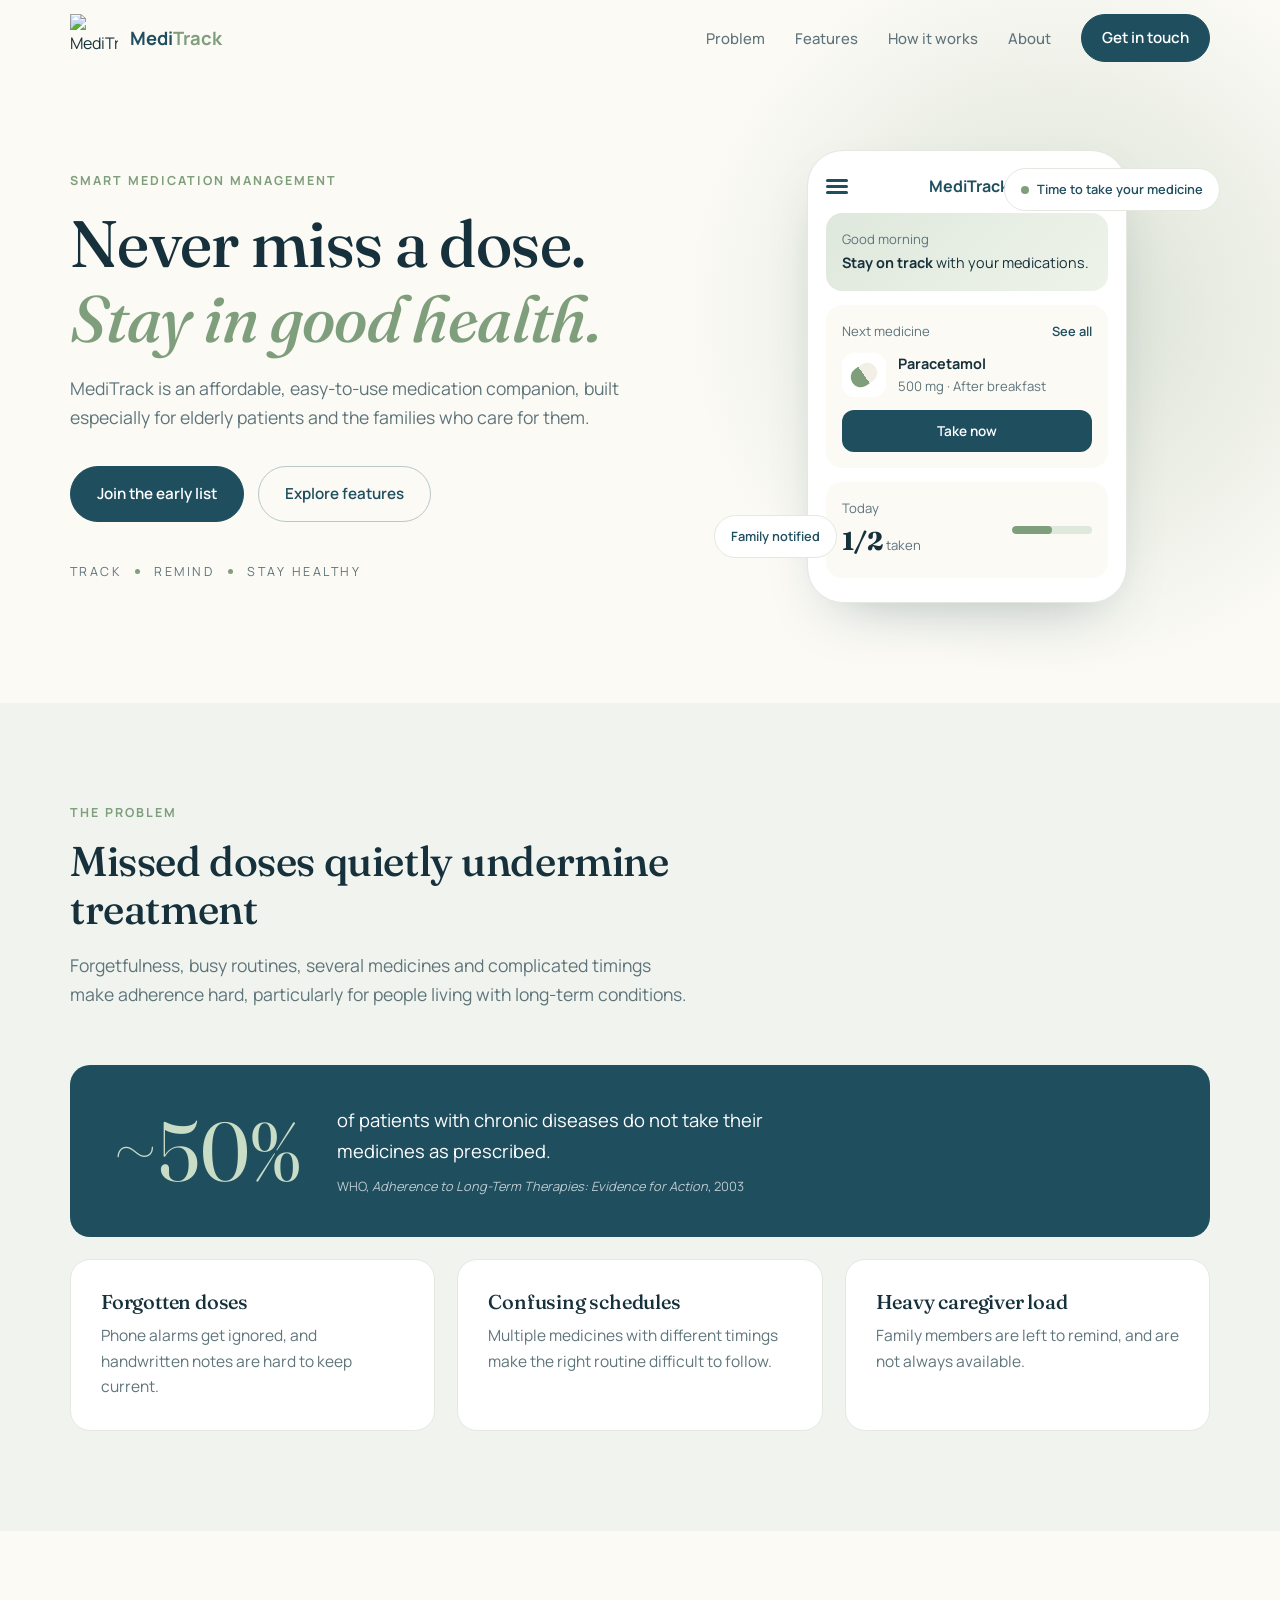
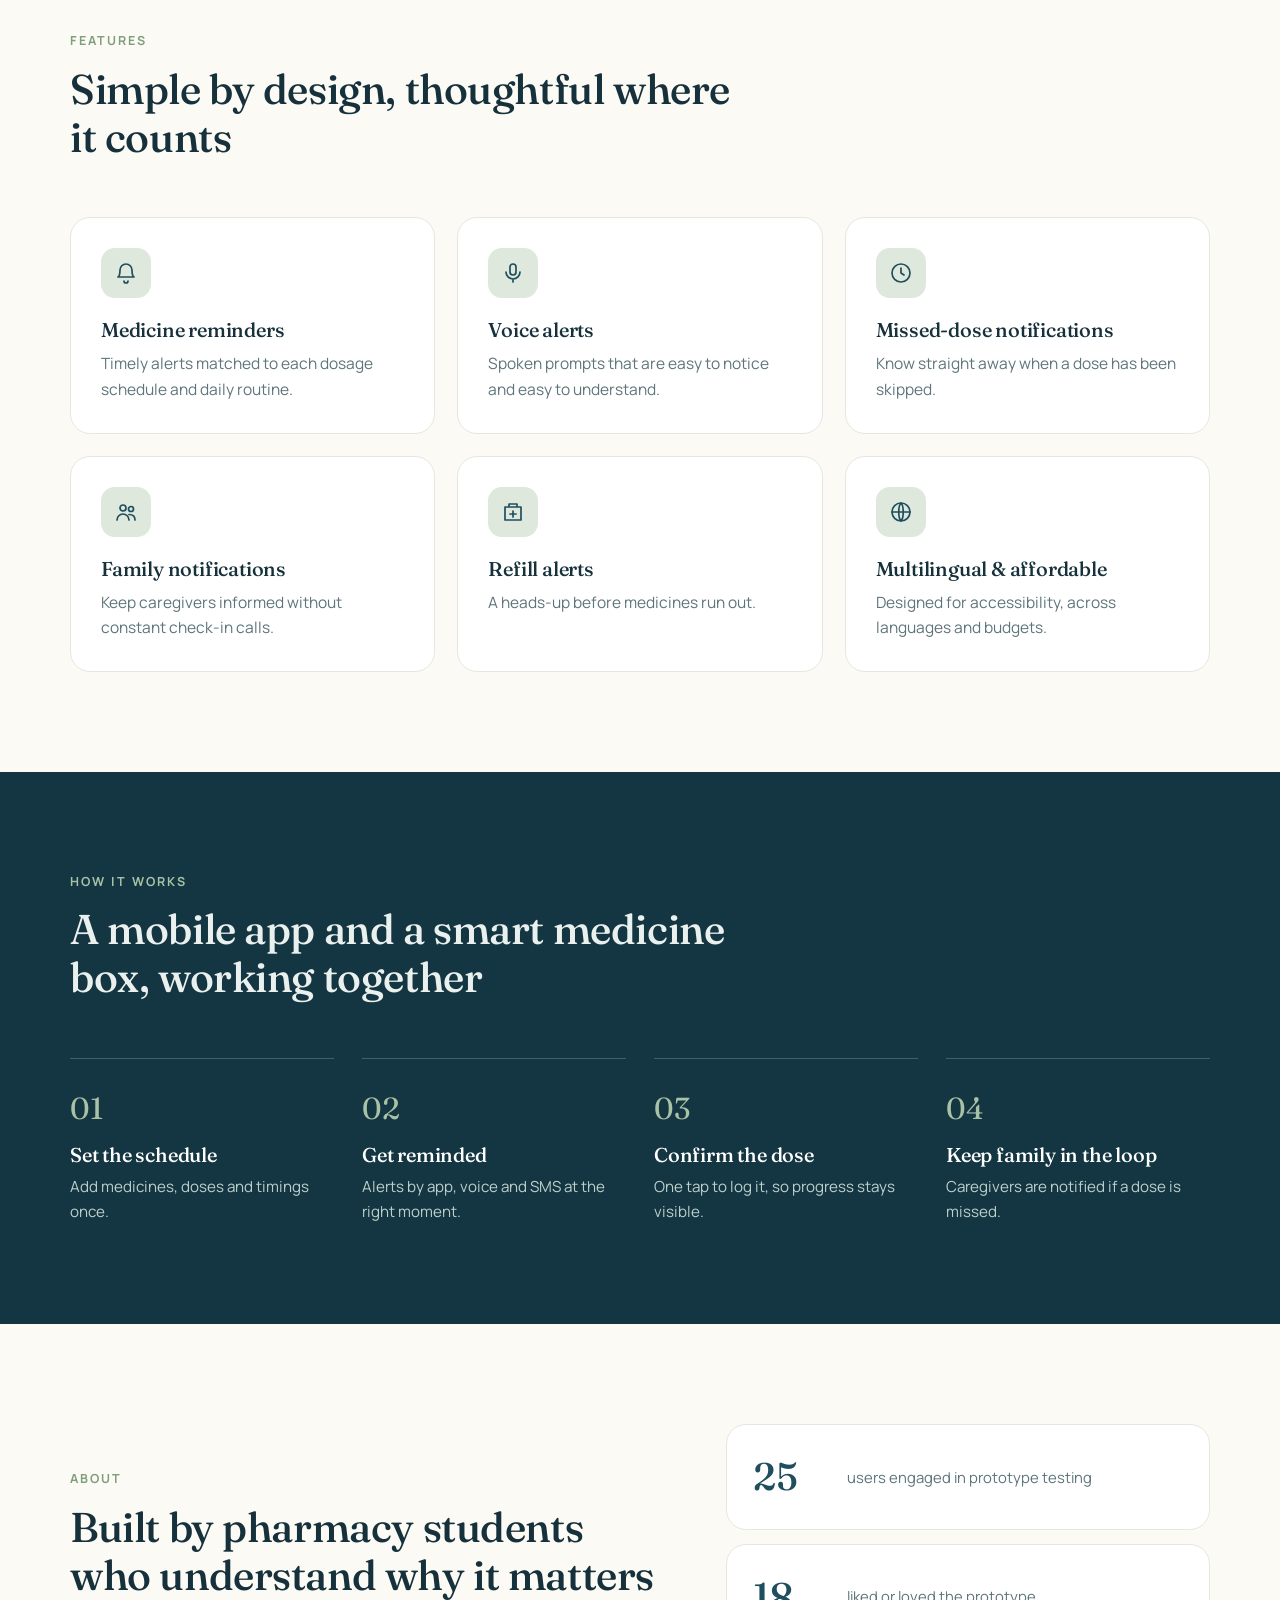
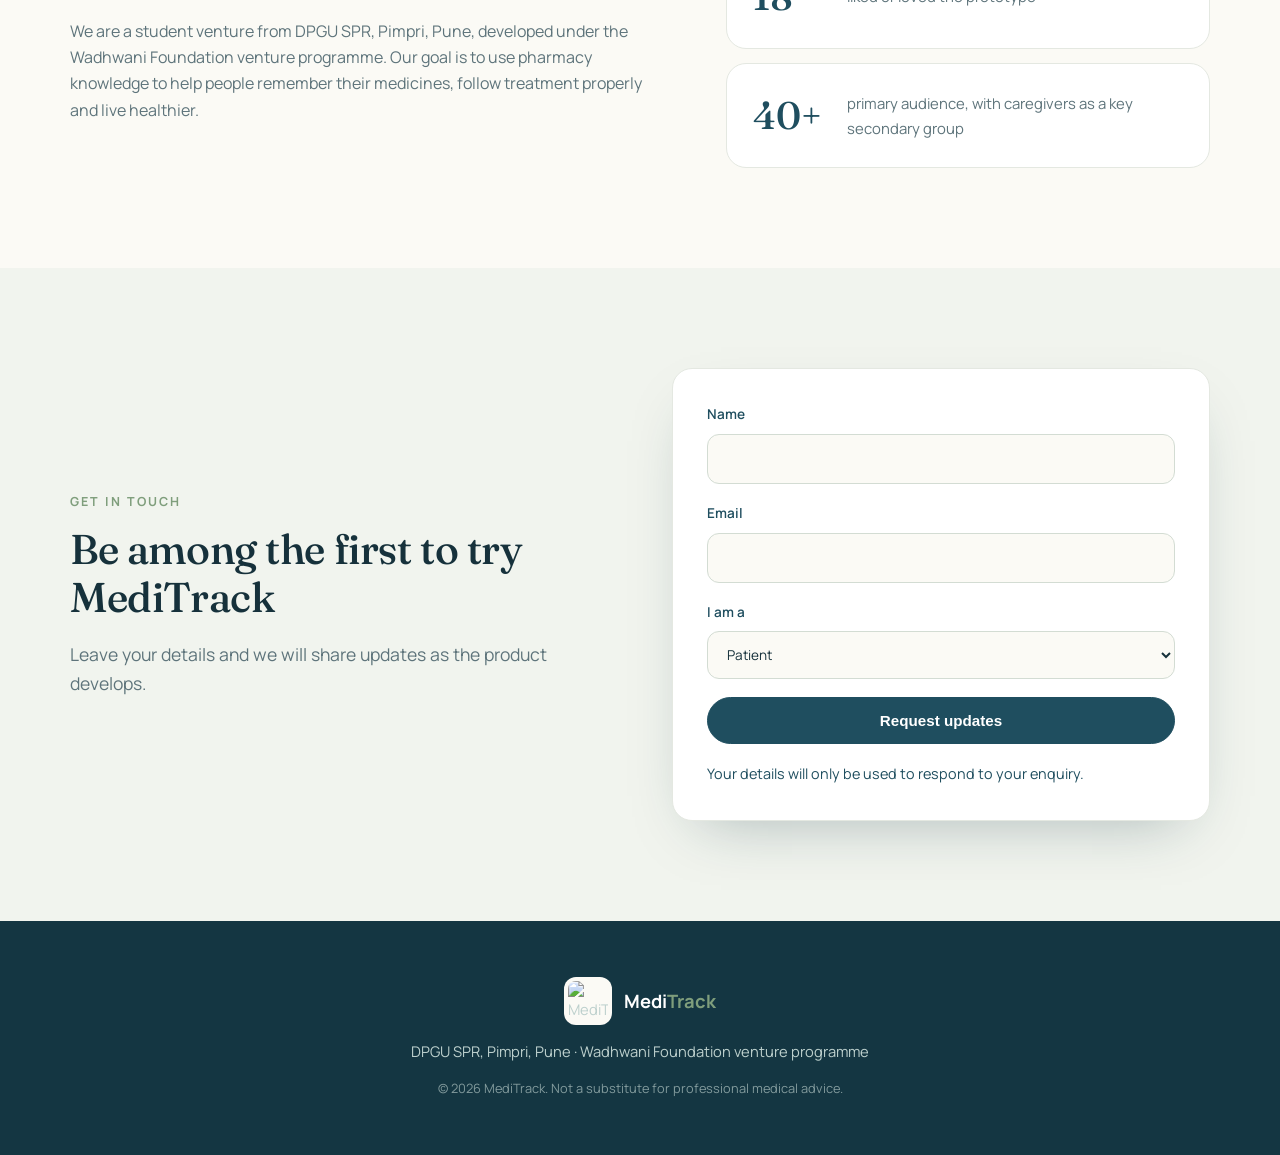
==== index.html @ 18d7a495 "Add files via upload" ====
<!DOCTYPE html>
<html lang="en">
<head>
  <meta charset="UTF-8">
  <meta name="viewport" content="width=device-width, initial-scale=1">
  <title>MediTrack — Track. Remind. Stay Healthy.</title>
  <meta name="description" content="MediTrack is an affordable, multilingual smart medication companion that helps elderly patients take the right medicine at the right time.">
  <link rel="icon" type="image/svg+xml" href="images/logo.svg">
  <meta name="theme-color" content="#143642">
  <meta property="og:type" content="website">
  <meta property="og:title" content="MediTrack — Track. Remind. Stay Healthy.">
  <meta property="og:description" content="An affordable, easy-to-use medication companion for older adults and the families who care for them.">
  <link rel="preconnect" href="https://fonts.googleapis.com">
  <link rel="preconnect" href="https://fonts.gstatic.com" crossorigin>
  <link href="https://fonts.googleapis.com/css2?family=Fraunces:opsz,wght@9..144,500;9..144,600&family=Manrope:wght@400;500;600;700&display=swap" rel="stylesheet">
  <link rel="stylesheet" href="styles.css">
</head>
<body>

  <header class="nav" id="nav">
    <div class="container nav__inner">
      <a href="#top" class="brand" aria-label="MediTrack home">
        <!-- LOGO: place your file at images/logo.png (or change the path below) -->
        <img src="images/logo.svg" alt="MediTrack logo" class="brand__logo" width="56" height="56">
        <span class="brand__name">Medi<span>Track</span></span>
      </a>
      <nav class="nav__links" id="navLinks" aria-label="Primary">
        <a href="#problem">Problem</a>
        <a href="#features">Features</a>
        <a href="#how">How it works</a>
        <a href="#about">About</a>
        <a href="#contact" class="btn btn--small">Get in touch</a>
      </nav>
      <button class="nav__toggle" id="navToggle" aria-label="Toggle menu" aria-expanded="false" aria-controls="navLinks">
        <span></span><span></span>
      </button>
    </div>
  </header>

  <main id="top">

    <!-- HERO -->
    <section class="hero">
      <div class="hero__glow" aria-hidden="true"></div>
      <div class="container hero__grid">
        <div class="hero__copy">
          <p class="eyebrow reveal">Smart medication management</p>
          <h1 class="reveal" style="--d:.08s">Never miss a dose. <em>Stay in good health.</em></h1>
          <p class="lead reveal" style="--d:.16s">
            MediTrack is an affordable, easy-to-use medication companion, built especially for elderly patients and the families who care for them.
          </p>
          <div class="hero__cta reveal" style="--d:.24s">
            <a href="#contact" class="btn">Join the early list</a>
            <a href="#features" class="btn btn--ghost">Explore features</a>
          </div>
          <p class="hero__tag reveal" style="--d:.32s">Track <i></i> Remind <i></i> Stay Healthy</p>
        </div>

        <div class="hero__visual reveal" style="--d:.2s" aria-hidden="true">
          <div class="phone">
            <div class="phone__bar"><span class="dot"></span><strong>MediTrack</strong><span class="bell"></span></div>
            <div class="card card--greet">
              <p class="muted">Good morning</p>
              <p><b>Stay on track</b> with your medications.</p>
            </div>
            <div class="card">
              <div class="row"><span class="muted">Next medicine</span><span class="link">See all</span></div>
              <div class="med">
                <div class="pill"></div>
                <div><b>Paracetamol</b><p class="muted">500 mg · After breakfast</p></div>
              </div>
              <div class="take">Take now</div>
            </div>
            <div class="card card--row">
              <div><p class="muted">Today</p><b class="big">1/2</b> <span class="muted">taken</span></div>
              <div class="progress"><span></span></div>
            </div>
          </div>
          <div class="chip chip--a"><span class="chip__dot"></span>Time to take your medicine</div>
          <div class="chip chip--b">Family notified</div>
        </div>
      </div>
    </section>

    <!-- PROBLEM -->
    <section class="section section--tint" id="problem">
      <div class="container">
        <div class="section__head reveal">
          <p class="eyebrow">The problem</p>
          <h2>Missed doses quietly undermine treatment</h2>
          <p class="lead">Forgetfulness, busy routines, several medicines and complicated timings make adherence hard, particularly for people living with long-term conditions.</p>
        </div>

        <div class="stat reveal">
          <div class="stat__num">~50%</div>
          <p>of patients with chronic diseases do not take their medicines as prescribed.<br><small>WHO, <i>Adherence to Long-Term Therapies: Evidence for Action</i>, 2003</small></p>
        </div>

        <div class="grid grid--3">
          <article class="tile reveal">
            <h3>Forgotten doses</h3>
            <p>Phone alarms get ignored, and handwritten notes are hard to keep current.</p>
          </article>
          <article class="tile reveal" style="--d:.08s">
            <h3>Confusing schedules</h3>
            <p>Multiple medicines with different timings make the right routine difficult to follow.</p>
          </article>
          <article class="tile reveal" style="--d:.16s">
            <h3>Heavy caregiver load</h3>
            <p>Family members are left to remind, and are not always available.</p>
          </article>
        </div>
      </div>
    </section>

    <!-- FEATURES -->
    <section class="section" id="features">
      <div class="container">
        <div class="section__head reveal">
          <p class="eyebrow">Features</p>
          <h2>Simple by design, thoughtful where it counts</h2>
        </div>
        <div class="grid grid--3">
          <article class="feature reveal">
            <div class="icon" aria-hidden="true"><svg viewBox="0 0 24 24"><path d="M6 9a6 6 0 1 1 12 0c0 6 2 7 2 7H4s2-1 2-7Z"/><path d="M10 20a2 2 0 0 0 4 0"/></svg></div>
            <h3>Medicine reminders</h3>
            <p>Timely alerts matched to each dosage schedule and daily routine.</p>
          </article>
          <article class="feature reveal" style="--d:.06s">
            <div class="icon" aria-hidden="true"><svg viewBox="0 0 24 24"><rect x="9" y="3" width="6" height="11" rx="3"/><path d="M5 11a7 7 0 0 0 14 0M12 18v3"/></svg></div>
            <h3>Voice alerts</h3>
            <p>Spoken prompts that are easy to notice and easy to understand.</p>
          </article>
          <article class="feature reveal" style="--d:.12s">
            <div class="icon" aria-hidden="true"><svg viewBox="0 0 24 24"><circle cx="12" cy="12" r="9"/><path d="M12 7v5l3 2"/></svg></div>
            <h3>Missed-dose notifications</h3>
            <p>Know straight away when a dose has been skipped.</p>
          </article>
          <article class="feature reveal">
            <div class="icon" aria-hidden="true"><svg viewBox="0 0 24 24"><circle cx="9" cy="8" r="3"/><circle cx="17" cy="9" r="2.5"/><path d="M3 20c0-3.3 2.7-6 6-6s6 2.7 6 6M15 14.5c3 0 6 1.5 6 5.5"/></svg></div>
            <h3>Family notifications</h3>
            <p>Keep caregivers informed without constant check-in calls.</p>
          </article>
          <article class="feature reveal" style="--d:.06s">
            <div class="icon" aria-hidden="true"><svg viewBox="0 0 24 24"><path d="M4 7h16v13H4zM8 7V4h8v3M12 11v6M9 14h6"/></svg></div>
            <h3>Refill alerts</h3>
            <p>A heads-up before medicines run out.</p>
          </article>
          <article class="feature reveal" style="--d:.12s">
            <div class="icon" aria-hidden="true"><svg viewBox="0 0 24 24"><circle cx="12" cy="12" r="9"/><path d="M3 12h18M12 3c3 3 3 15 0 18M12 3c-3 3-3 15 0 18"/></svg></div>
            <h3>Multilingual &amp; affordable</h3>
            <p>Designed for accessibility, across languages and budgets.</p>
          </article>
        </div>
      </div>
    </section>

    <!-- HOW IT WORKS -->
    <section class="section section--dark" id="how">
      <div class="container">
        <div class="section__head reveal">
          <p class="eyebrow">How it works</p>
          <h2>A mobile app and a smart medicine box, working together</h2>
        </div>
        <ol class="steps">
          <li class="reveal"><span>01</span><h3>Set the schedule</h3><p>Add medicines, doses and timings once.</p></li>
          <li class="reveal" style="--d:.08s"><span>02</span><h3>Get reminded</h3><p>Alerts by app, voice and SMS at the right moment.</p></li>
          <li class="reveal" style="--d:.16s"><span>03</span><h3>Confirm the dose</h3><p>One tap to log it, so progress stays visible.</p></li>
          <li class="reveal" style="--d:.24s"><span>04</span><h3>Keep family in the loop</h3><p>Caregivers are notified if a dose is missed.</p></li>
        </ol>
      </div>
    </section>

    <!-- ABOUT -->
    <section class="section" id="about">
      <div class="container about">
        <div class="reveal">
          <p class="eyebrow">About</p>
          <h2>Built by pharmacy students who understand why it matters</h2>
          <p>We are a student venture from DPGU SPR, Pimpri, Pune, developed under the Wadhwani Foundation venture programme. Our goal is to use pharmacy knowledge to help people remember their medicines, follow treatment properly and live healthier.</p>
        </div>
        <div class="proof reveal" style="--d:.1s">
          <div><b>25</b><span>users engaged in prototype testing</span></div>
          <div><b>18</b><span>liked or loved the prototype</span></div>
          <div><b>40+</b><span>primary audience, with caregivers as a key secondary group</span></div>
        </div>
      </div>
    </section>

    <!-- CTA / CONTACT -->
    <section class="section section--tint" id="contact">
      <div class="container cta">
        <div class="reveal">
          <p class="eyebrow">Get in touch</p>
          <h2>Be among the first to try MediTrack</h2>
          <p class="lead">Leave your details and we will share updates as the product develops.</p>
        </div>
        <form class="form reveal" style="--d:.1s" id="contactForm" name="meditrack-contact" method="POST" action="/thank-you.html" data-netlify="true" netlify-honeypot="bot-field">
          <input type="hidden" name="form-name" value="meditrack-contact">
          <p class="hidden-field" aria-hidden="true">Do not fill this out: <input name="bot-field" tabindex="-1" autocomplete="off"></p>
          <label>Name<input type="text" name="name" required autocomplete="name"></label>
          <label>Email<input type="email" name="email" required autocomplete="email"></label>
          <label>I am a
            <select name="role">
              <option>Patient</option>
              <option>Caregiver or family member</option>
              <option>Doctor or pharmacist</option>
              <option>Other</option>
            </select>
          </label>
          <button class="btn" type="submit">Request updates</button>
          <p class="form__msg" id="formMsg" role="note">Your details will only be used to respond to your enquiry.</p>
        </form>
      </div>
    </section>
  </main>

  <footer class="footer">
    <div class="container footer__inner">
      <div class="brand brand--footer">
        <!-- LOGO: same file as the header -->
        <img src="images/logo.svg" alt="MediTrack logo" class="brand__logo" width="48" height="48">
        <span class="brand__name">Medi<span>Track</span></span>
      </div>
      <p>DPGU SPR, Pimpri, Pune &middot; Wadhwani Foundation venture programme</p>
      <p class="small">&copy; <span id="year"></span> MediTrack. Not a substitute for professional medical advice.</p>
    </div>
  </footer>

  <script src="script.js"></script>
</body>
</html>
---- styles.css ----
:root{
  --ink:#16313b;
  --teal:#1f4e5f;
  --teal-d:#143642;
  --sage:#7f9e7c;
  --sage-l:#dfe8dc;
  --cream:#fbfaf5;
  --paper:#ffffff;
  --muted:#5e747b;
  --line:#e4e8e1;
  --radius:20px;
  --shadow:0 24px 60px -28px rgba(20,54,66,.35);
  --ease:cubic-bezier(.22,.7,.2,1);
}
*{box-sizing:border-box;margin:0;padding:0}
html{scroll-behavior:smooth;scroll-padding-top:84px}
body{font-family:"Manrope",system-ui,sans-serif;color:var(--ink);background:var(--cream);line-height:1.65;-webkit-font-smoothing:antialiased}
img{max-width:100%;display:block}
a{color:inherit;text-decoration:none}
.container{width:min(1140px,100% - 40px);margin-inline:auto}
h1,h2,h3{font-family:"Fraunces",Georgia,serif;font-weight:500;line-height:1.15;letter-spacing:-.01em}
h1{font-size:clamp(2.4rem,5.4vw,4.1rem)}
h1 em{font-style:italic;color:var(--sage)}
h2{font-size:clamp(1.8rem,3.4vw,2.6rem)}
h3{font-size:1.25rem}
.eyebrow{font-size:.78rem;letter-spacing:.16em;text-transform:uppercase;font-weight:700;color:var(--sage);margin-bottom:14px}
.lead{font-size:1.1rem;color:var(--muted);max-width:56ch;margin-top:18px}

/* Buttons */
.btn{display:inline-flex;align-items:center;justify-content:center;gap:8px;padding:14px 26px;border-radius:999px;background:var(--teal);color:#fff;font-weight:600;font-size:.95rem;border:1px solid var(--teal);cursor:pointer;transition:transform .35s var(--ease),background .3s,box-shadow .35s var(--ease)}
.btn:hover{background:var(--teal-d);transform:translateY(-2px);box-shadow:0 14px 28px -14px rgba(20,54,66,.6)}
.btn--ghost{background:transparent;color:var(--teal);border-color:#b9c7c9}
.btn--ghost:hover{background:#fff;color:var(--teal-d)}
.btn--small{padding:10px 20px}
.nav .btn--small,.nav .btn--small:hover{color:#fff}

/* Nav */
.nav{position:fixed;inset:0 0 auto 0;z-index:50;transition:background .35s,box-shadow .35s,backdrop-filter .35s}
.nav.scrolled{background:rgba(251,250,245,.86);backdrop-filter:blur(14px);box-shadow:0 1px 0 var(--line)}
.nav__inner{display:flex;align-items:center;justify-content:space-between;height:76px}
.brand{display:flex;align-items:center;gap:12px}
.brand__logo{height:48px;width:auto;object-fit:contain}
.brand__name{font-weight:700;font-size:1.15rem;color:var(--teal)}
.brand__name span{color:var(--sage)}
.nav__links{display:flex;align-items:center;gap:30px;font-size:.93rem;font-weight:500}
.nav__links a:not(.btn){position:relative;color:var(--muted);transition:color .25s}
.nav__links a:not(.btn)::after{content:"";position:absolute;left:0;bottom:-6px;width:100%;height:2px;background:var(--sage);transform:scaleX(0);transform-origin:left;transition:transform .35s var(--ease)}
.nav__links a:not(.btn):hover{color:var(--ink)}
.nav__links a:not(.btn):hover::after{transform:scaleX(1)}
.nav__toggle{display:none;background:none;border:0;width:44px;height:44px;cursor:pointer;position:relative}
.nav__toggle span{position:absolute;left:11px;right:11px;height:2px;background:var(--teal);transition:transform .3s var(--ease),top .3s var(--ease)}
.nav__toggle span:first-child{top:18px}.nav__toggle span:last-child{top:26px}
.nav__toggle[aria-expanded="true"] span:first-child{top:22px;transform:rotate(45deg)}
.nav__toggle[aria-expanded="true"] span:last-child{top:22px;transform:rotate(-45deg)}

/* Hero */
.hero{position:relative;padding:150px 0 100px;overflow:hidden}
.hero__glow{position:absolute;right:-12%;top:-10%;width:60vw;height:60vw;max-width:760px;max-height:760px;border-radius:50%;background:radial-gradient(circle,rgba(127,158,124,.28),transparent 68%);pointer-events:none}
.hero__grid{display:grid;grid-template-columns:1.1fr .9fr;gap:60px;align-items:center;position:relative}
.hero__cta{display:flex;flex-wrap:wrap;gap:14px;margin-top:34px}
.hero__tag{margin-top:40px;font-size:.78rem;letter-spacing:.2em;text-transform:uppercase;color:var(--muted);display:flex;align-items:center;gap:14px;flex-wrap:wrap}
.hero__tag i{width:5px;height:5px;border-radius:50%;background:var(--sage);display:inline-block}

/* Phone mock */
.hero__visual{position:relative;display:flex;justify-content:center}
.phone{width:min(320px,100%);background:#fff;border-radius:36px;padding:22px 18px 24px;box-shadow:var(--shadow);border:1px solid var(--line);display:grid;gap:14px;animation:float 7s ease-in-out infinite}
.phone__bar{display:flex;align-items:center;justify-content:space-between;color:var(--teal)}
.phone__bar .dot{width:22px;height:3px;background:var(--teal);border-radius:2px;box-shadow:0 6px 0 var(--teal),0 -6px 0 var(--teal)}
.phone__bar .bell{width:18px;height:18px;border:2px solid var(--teal);border-radius:9px 9px 3px 3px}
.card{background:var(--cream);border-radius:16px;padding:16px;font-size:.9rem}
.card--greet{background:linear-gradient(135deg,var(--sage-l),#eef3ea)}
.muted{color:var(--muted);font-size:.82rem}
.row{display:flex;justify-content:space-between;margin-bottom:10px}
.link{font-size:.8rem;color:var(--teal);font-weight:600}
.med{display:flex;gap:12px;align-items:center}
.pill{width:44px;height:44px;border-radius:12px;background:#fff;position:relative;flex:none}
.pill::after{content:"";position:absolute;inset:12px 8px;border-radius:10px;background:linear-gradient(90deg,var(--sage) 50%,#f1efe6 50%);transform:rotate(-35deg)}
.take{margin-top:12px;text-align:center;background:var(--teal);color:#fff;padding:10px;border-radius:12px;font-weight:600;font-size:.85rem}
.card--row{display:flex;justify-content:space-between;align-items:center}
.big{font-family:"Fraunces",serif;font-size:1.6rem}
.progress{width:80px;height:8px;background:var(--sage-l);border-radius:8px;overflow:hidden}
.progress span{display:block;height:100%;width:50%;background:var(--sage);border-radius:8px;animation:grow 1.6s var(--ease) .6s both}
.chip{position:absolute;background:#fff;padding:10px 16px;border-radius:999px;font-size:.8rem;font-weight:600;box-shadow:var(--shadow);border:1px solid var(--line);color:var(--teal)}
.chip--a{top:4%;right:-2%;animation:float 6s ease-in-out infinite .6s}
.chip--b{bottom:10%;left:-2%;animation:float 8s ease-in-out infinite 1s}
.chip__dot{display:inline-block;width:8px;height:8px;background:var(--sage);border-radius:50%;margin-right:8px}
@keyframes float{50%{transform:translateY(-10px)}}
@keyframes grow{from{width:0}}

/* Sections */
.section{padding:100px 0}
.section--tint{background:#f1f4ee}
.section--dark{background:var(--teal-d);color:#e9f0ee}
.section--dark .eyebrow{color:#a9c2a6}
.section__head{max-width:680px;margin-bottom:56px}
.grid{display:grid;gap:22px}
.grid--3{grid-template-columns:repeat(3,1fr)}
.tile,.feature{background:var(--paper);border:1px solid var(--line);border-radius:var(--radius);padding:30px;transition:transform .4s var(--ease),box-shadow .4s var(--ease),border-color .3s}
.tile:hover,.feature:hover{transform:translateY(-6px);box-shadow:var(--shadow);border-color:#cfdacb}
.tile h3,.feature h3{margin-bottom:10px}
.tile p,.feature p{color:var(--muted);font-size:.97rem}
.icon{width:50px;height:50px;border-radius:14px;background:var(--sage-l);display:grid;place-items:center;margin-bottom:20px;transition:background .3s}
.icon svg{width:24px;height:24px;fill:none;stroke:var(--teal);stroke-width:1.7;stroke-linecap:round;stroke-linejoin:round}
.feature:hover .icon{background:var(--sage)}
.feature:hover .icon svg{stroke:#fff}

.stat{display:flex;align-items:center;gap:36px;background:var(--teal);color:#fff;border-radius:var(--radius);padding:40px 44px;margin-bottom:22px}
.stat__num{font-family:"Fraunces",serif;font-size:clamp(3.2rem,7vw,5.2rem);line-height:1;color:#c9dcc6}
.stat p{font-size:1.15rem;max-width:46ch}
.stat small{display:block;margin-top:10px;opacity:.7;font-size:.8rem}

/* Steps */
.steps{list-style:none;display:grid;grid-template-columns:repeat(4,1fr);gap:28px}
.steps li{border-top:1px solid rgba(255,255,255,.2);padding-top:24px;transition:border-color .3s}
.steps li:hover{border-color:#a9c2a6}
.steps span{font-family:"Fraunces",serif;font-size:1.9rem;color:#a9c2a6}
.steps h3{margin:10px 0 8px;color:#fff}
.steps p{color:#bdd0cd;font-size:.95rem}

/* About */
.about{display:grid;grid-template-columns:1.1fr .9fr;gap:64px;align-items:center}
.about p:not(.eyebrow){color:var(--muted);margin-top:18px}
.proof{display:grid;gap:14px}
.proof div{display:flex;align-items:center;gap:22px;background:#fff;border:1px solid var(--line);border-radius:var(--radius);padding:20px 26px;transition:transform .4s var(--ease)}
.proof div:hover{transform:translateX(6px)}
.proof b{font-family:"Fraunces",serif;font-size:2.4rem;font-weight:500;color:var(--teal);min-width:72px}
.proof span{color:var(--muted);font-size:.93rem}

/* CTA */
.cta{display:grid;grid-template-columns:1fr 1fr;gap:64px;align-items:center}
.form{background:#fff;border:1px solid var(--line);border-radius:var(--radius);padding:34px;display:grid;gap:18px;box-shadow:var(--shadow)}
.form label{display:grid;gap:8px;font-size:.85rem;font-weight:600;color:var(--teal)}
.form input,.form select{font:inherit;font-weight:400;color:var(--ink);padding:13px 15px;border:1px solid #d3dcd3;border-radius:12px;background:var(--cream);transition:border-color .25s,box-shadow .25s}
.form input:focus,.form select:focus{outline:none;border-color:var(--sage);box-shadow:0 0 0 4px rgba(127,158,124,.2)}
.form__msg{min-height:1.4em;font-size:.9rem;color:var(--teal)}

/* Footer */
.footer{background:var(--teal-d);color:#bdd0cd;padding:56px 0;font-size:.92rem}
.footer__inner{display:grid;gap:14px;justify-items:center;text-align:center}
.footer .brand__name{color:#fff}
.footer .brand__logo{background:var(--cream);border-radius:12px;padding:4px}
.footer .small{opacity:.65;font-size:.8rem}

/* Reveal */
.reveal{opacity:0;transform:translateY(24px);transition:opacity .9s var(--ease) var(--d,0s),transform .9s var(--ease) var(--d,0s)}
.reveal.in{opacity:1;transform:none}

/* Responsive */
@media (max-width:900px){
  .hero{padding:120px 0 70px}
  .hero__grid,.about,.cta{grid-template-columns:1fr;gap:48px}
  .grid--3{grid-template-columns:1fr 1fr}
  .steps{grid-template-columns:1fr 1fr}
  .section{padding:76px 0}
  .stat{flex-direction:column;align-items:flex-start;gap:16px;padding:32px}
  .nav__toggle{display:block}
  .nav__links{position:absolute;top:76px;left:0;right:0;flex-direction:column;align-items:stretch;gap:0;background:var(--cream);padding:8px 20px 22px;border-bottom:1px solid var(--line);opacity:0;visibility:hidden;transform:translateY(-8px);transition:all .3s var(--ease)}
  .nav__links.open{opacity:1;visibility:visible;transform:none}
  .nav__links a:not(.btn){padding:14px 4px;border-bottom:1px solid var(--line)}
  .nav__links .btn{margin-top:16px}
}
@media (max-width:600px){
  .grid--3,.steps{grid-template-columns:1fr}
  .brand__logo{height:42px}
  .chip--a{right:0}.chip--b{left:0}
}
@media (prefers-reduced-motion:reduce){
  *{animation:none!important;transition:none!important}
  .reveal{opacity:1;transform:none}
  html{scroll-behavior:auto}
}


/* Accessibility and form polish */
:focus-visible {
  outline: 3px solid #7f9e7c;
  outline-offset: 3px;
}
.hidden-field {
  position: absolute !important;
  width: 1px;
  height: 1px;
  padding: 0;
  margin: -1px;
  overflow: hidden;
  clip: rect(0, 0, 0, 0);
  white-space: nowrap;
  border: 0;
}
.form button {
  width: 100%;
}
@media (max-width: 600px) {
  .container { width: min(100% - 32px, 1140px); }
  .hero__cta .btn { width: 100%; }
  .form { padding: 24px; }
}
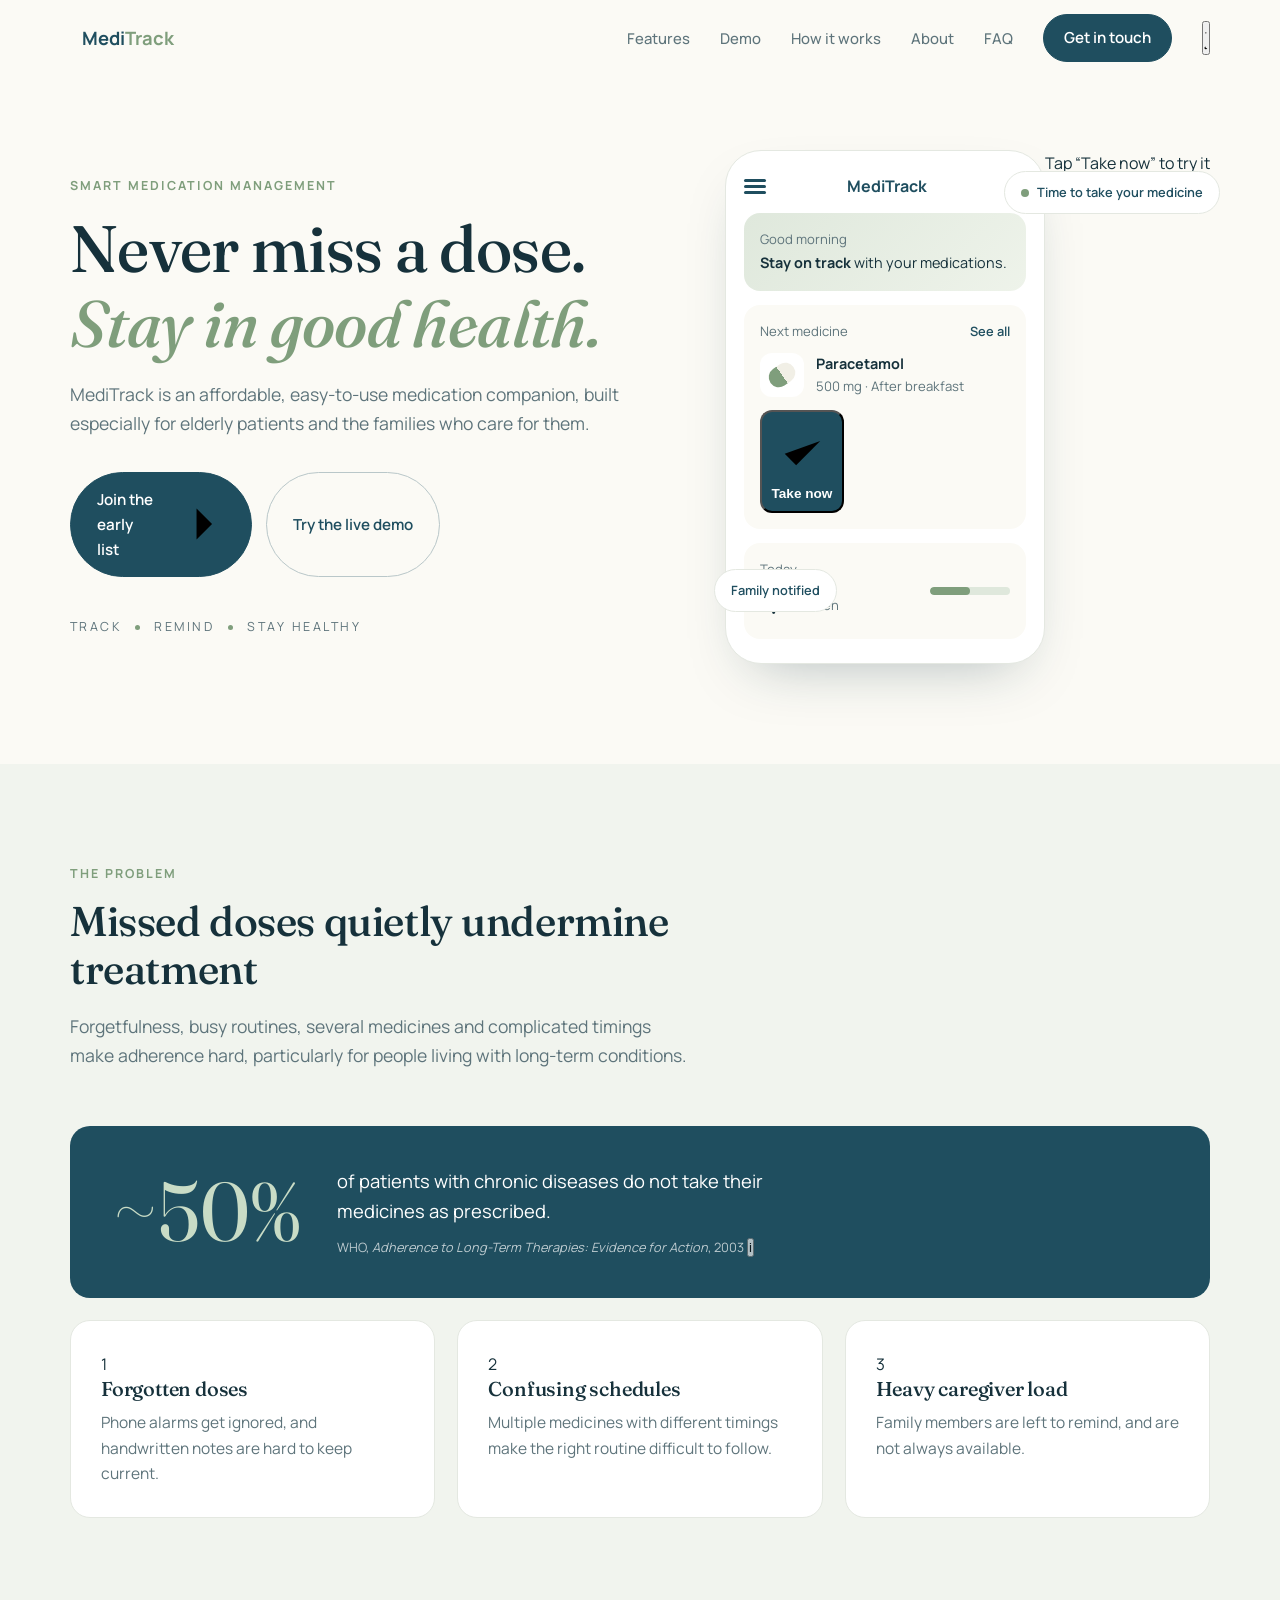
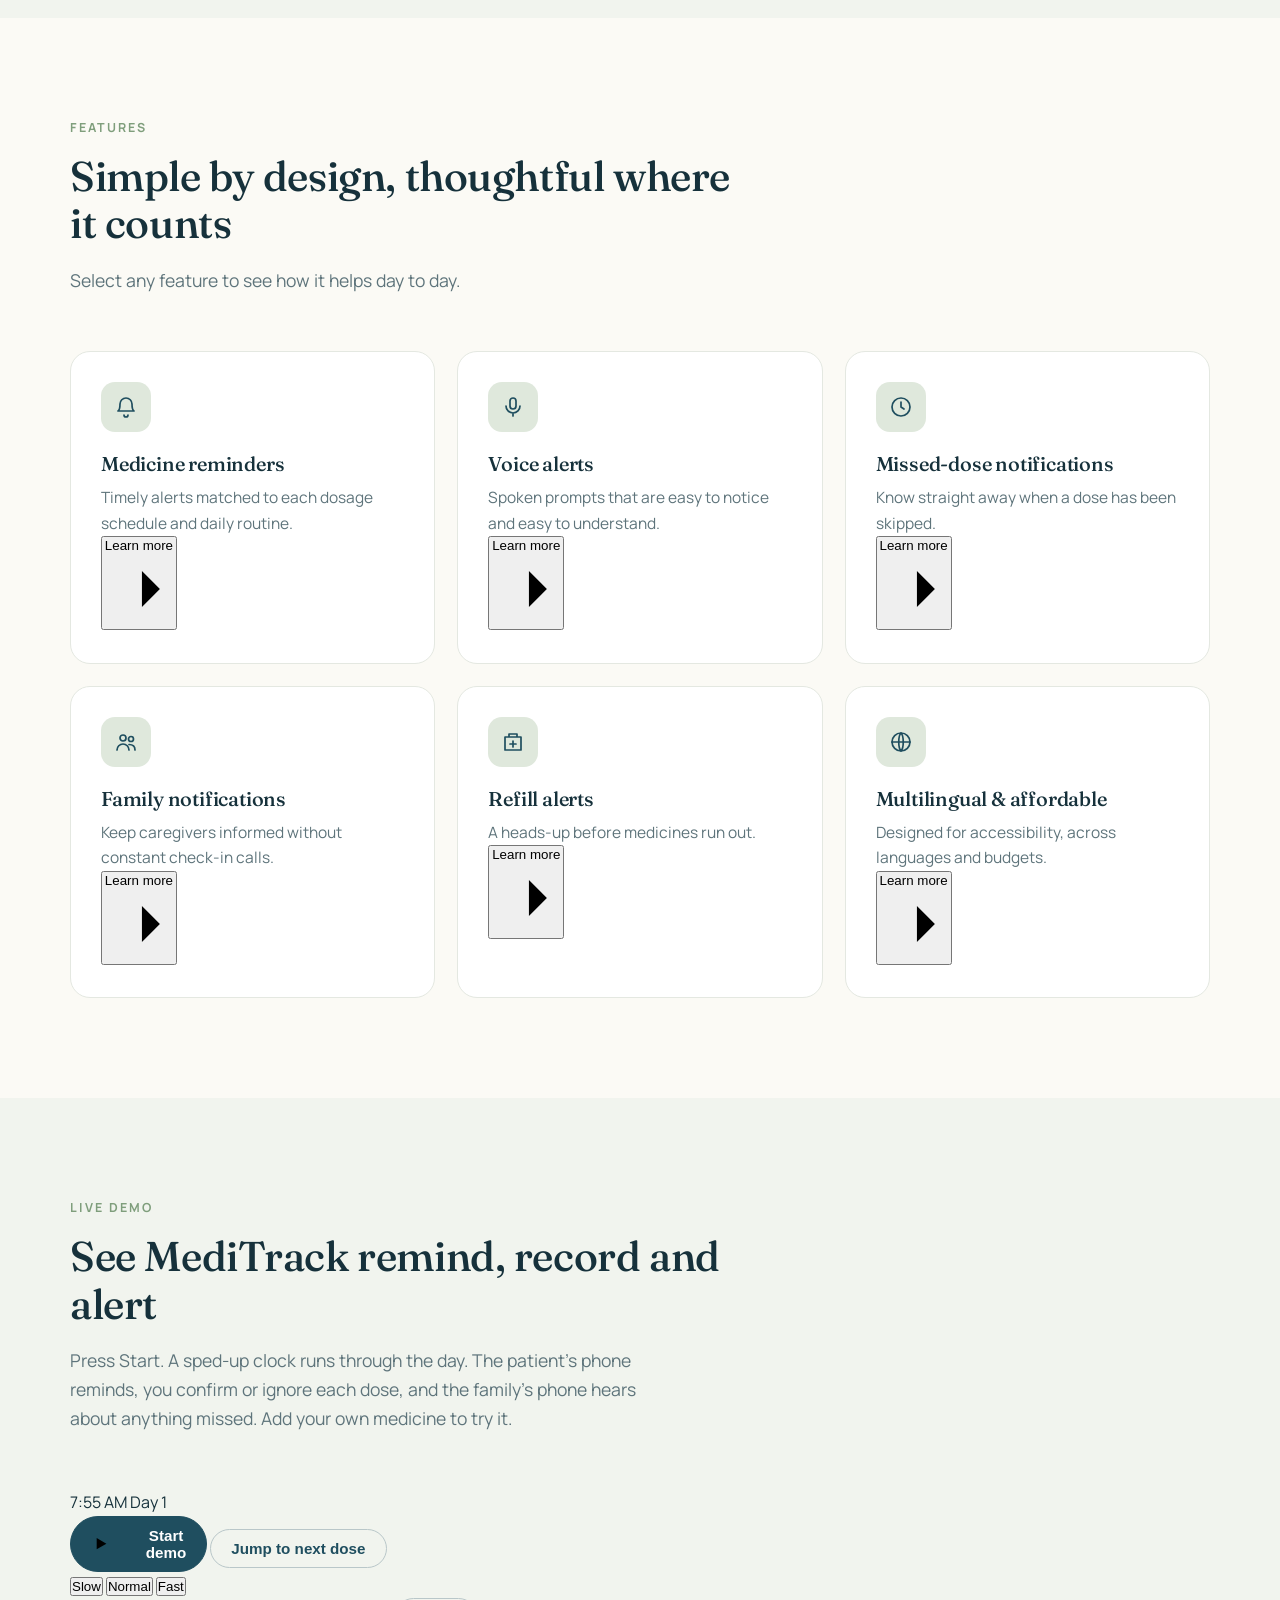
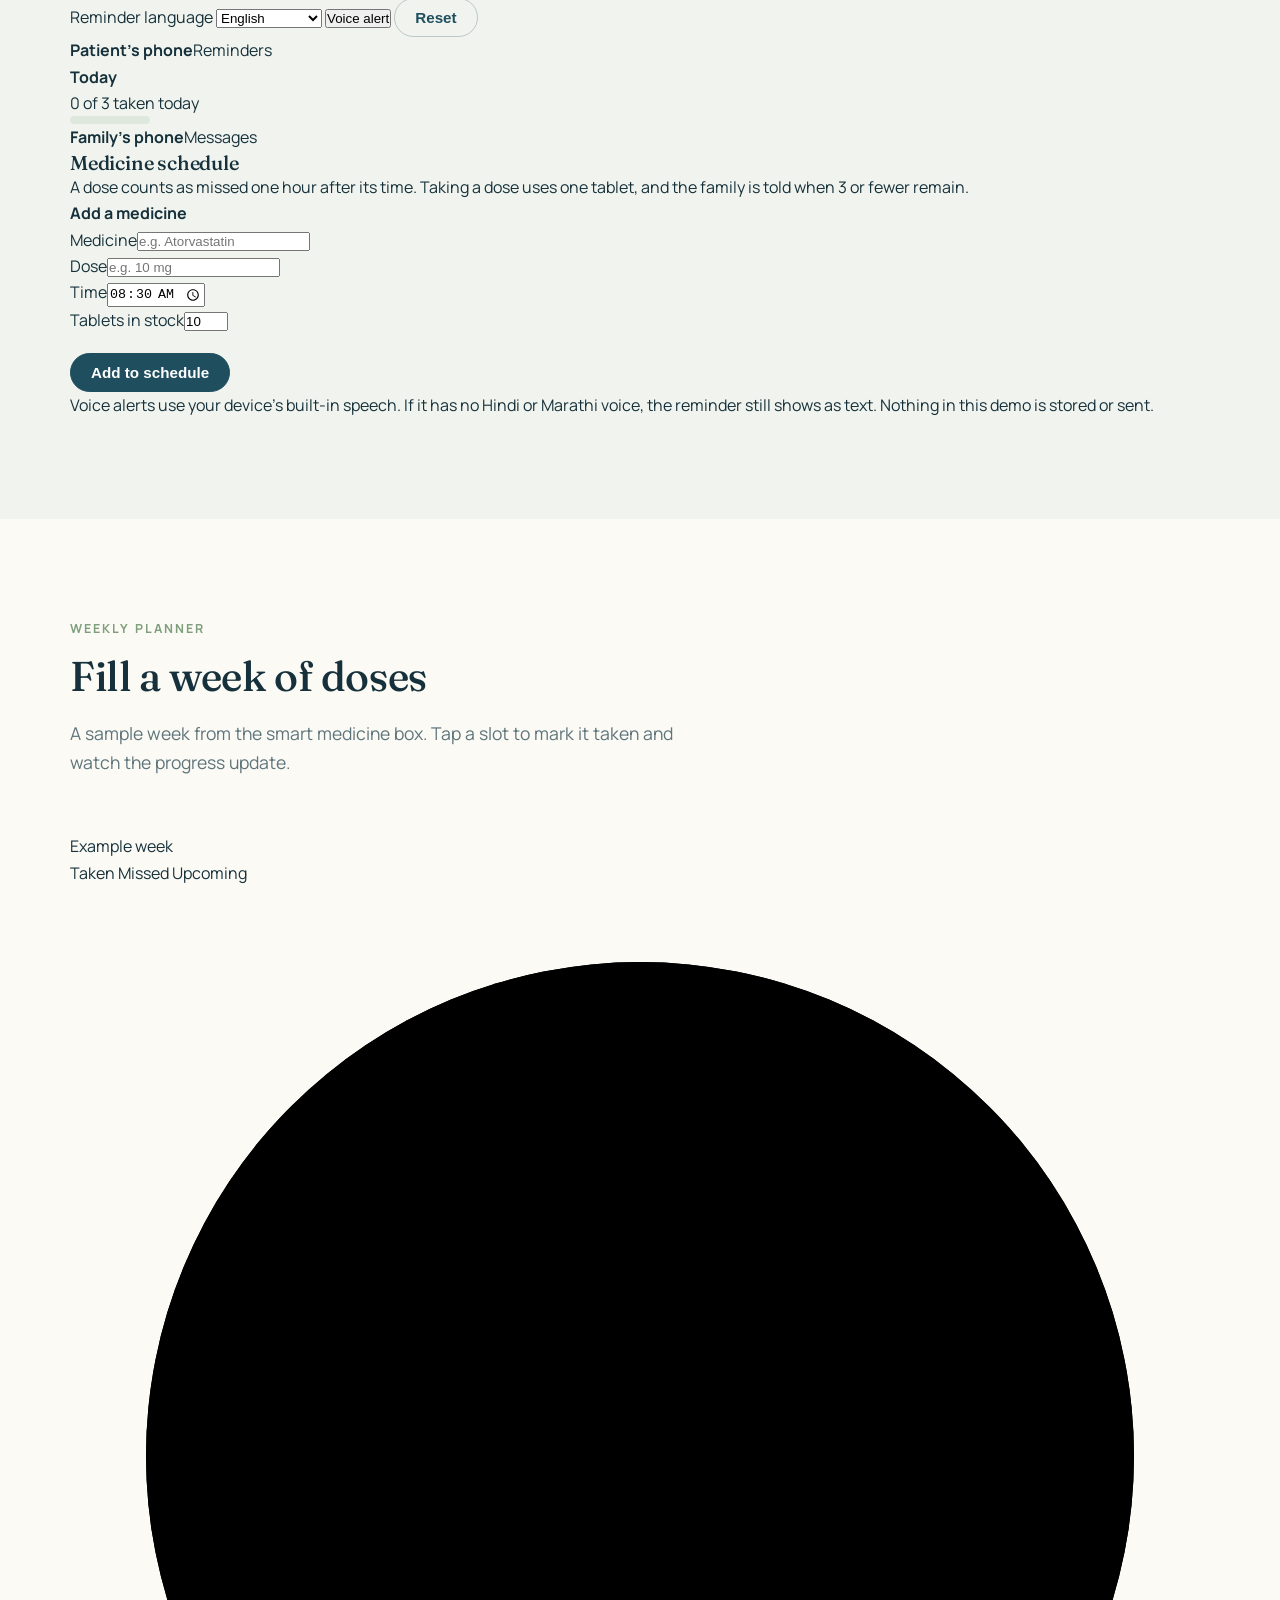
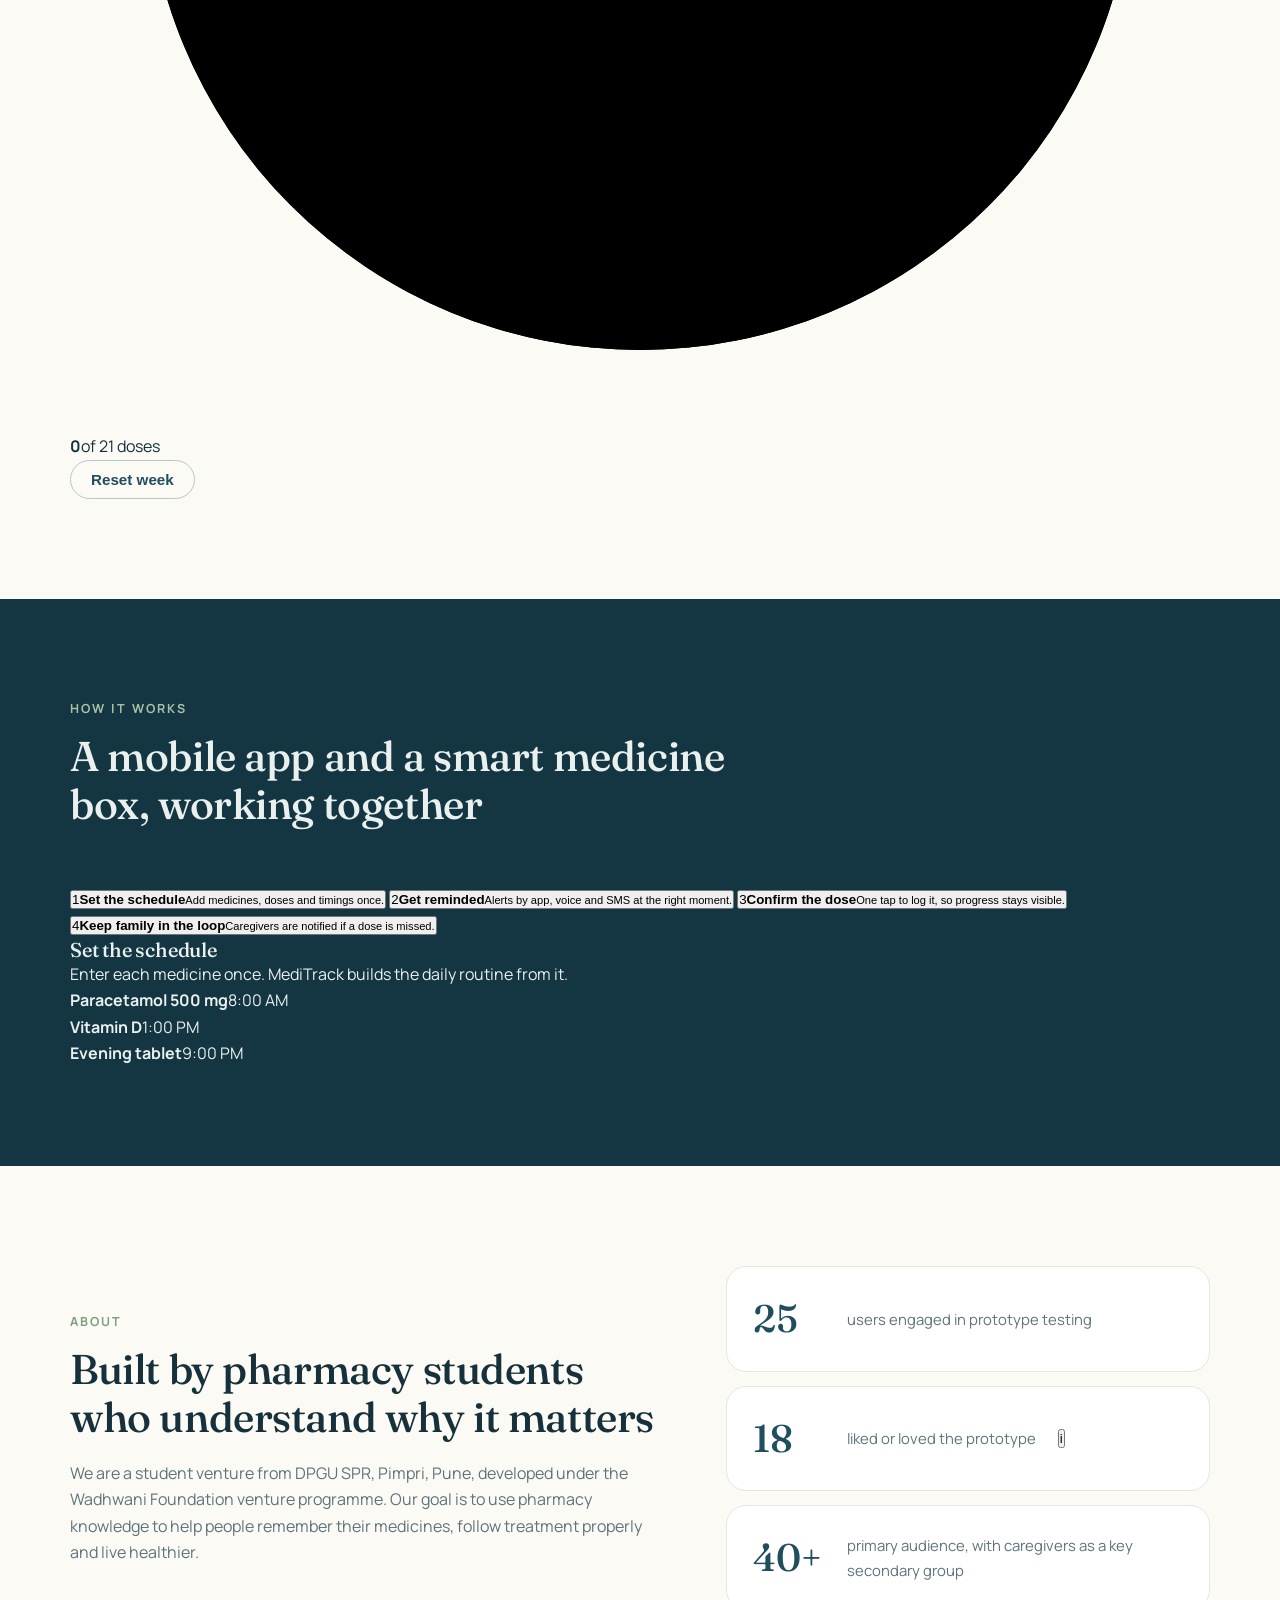
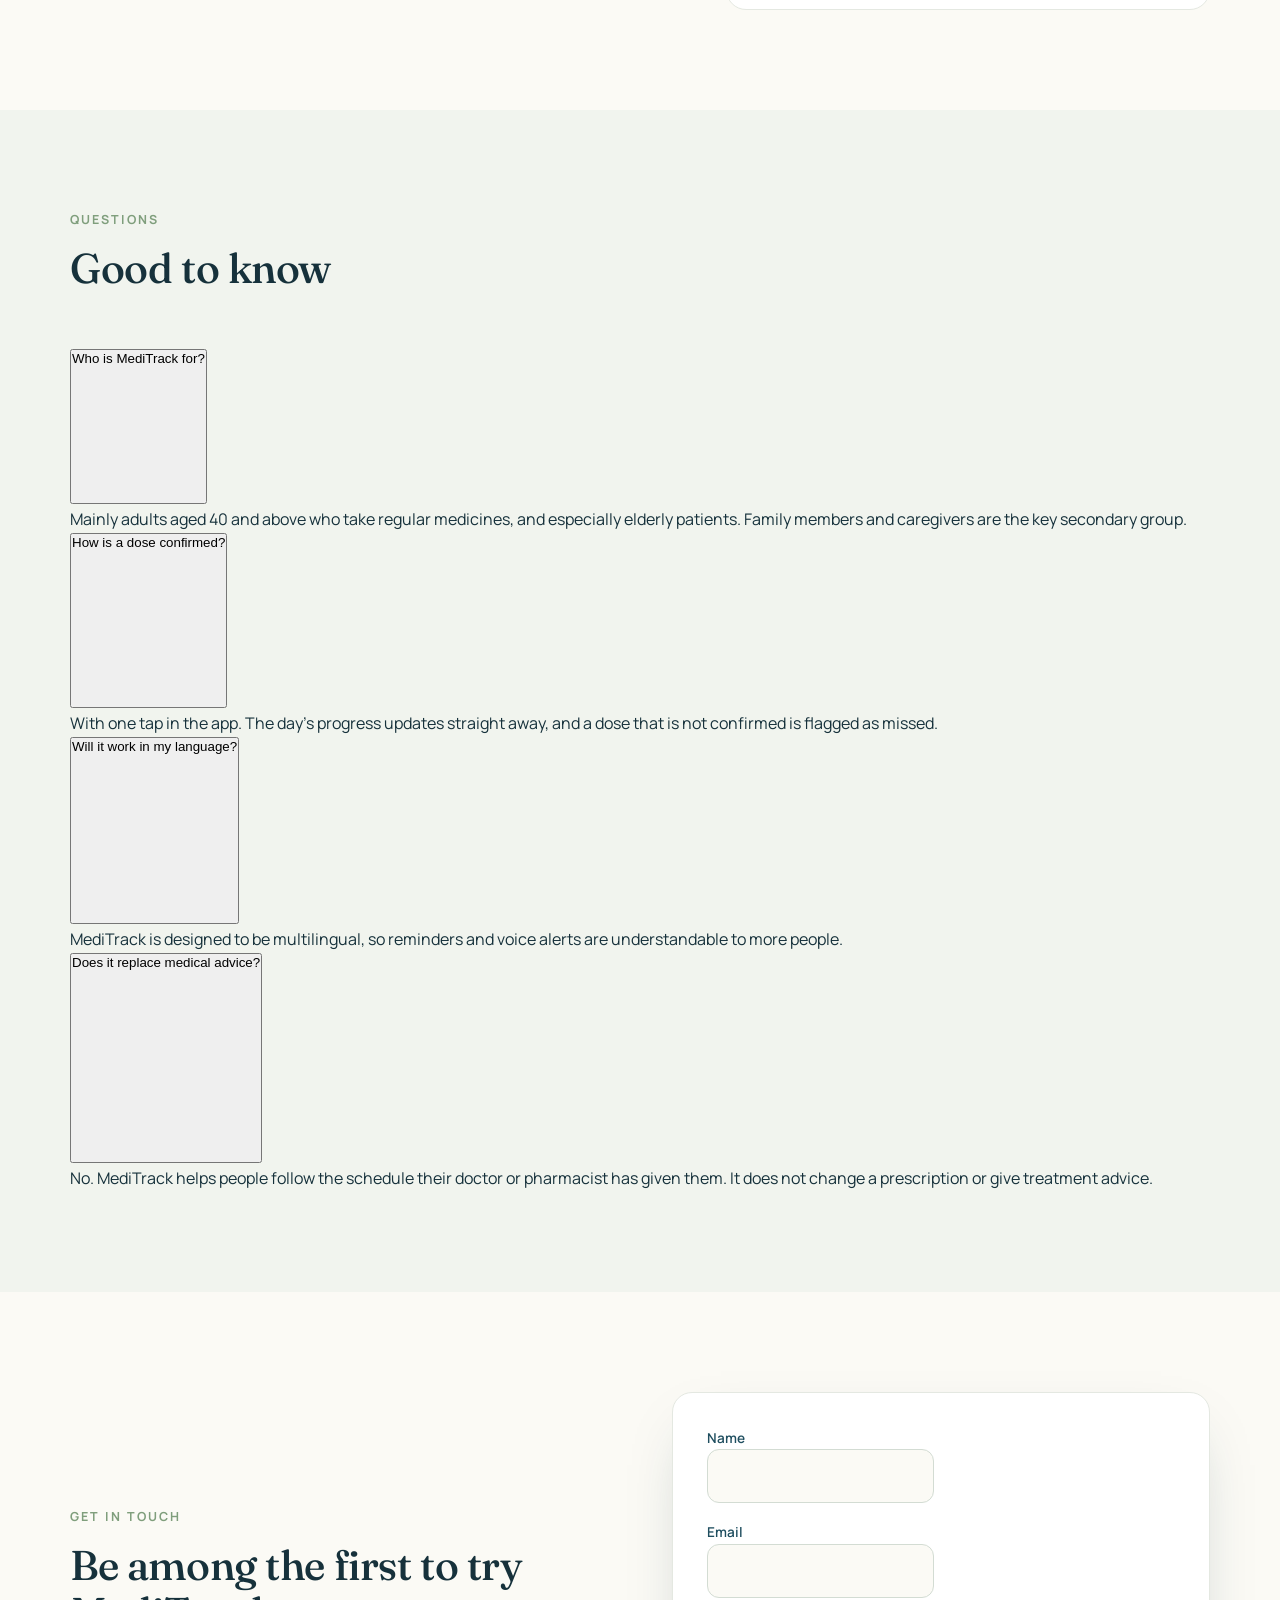
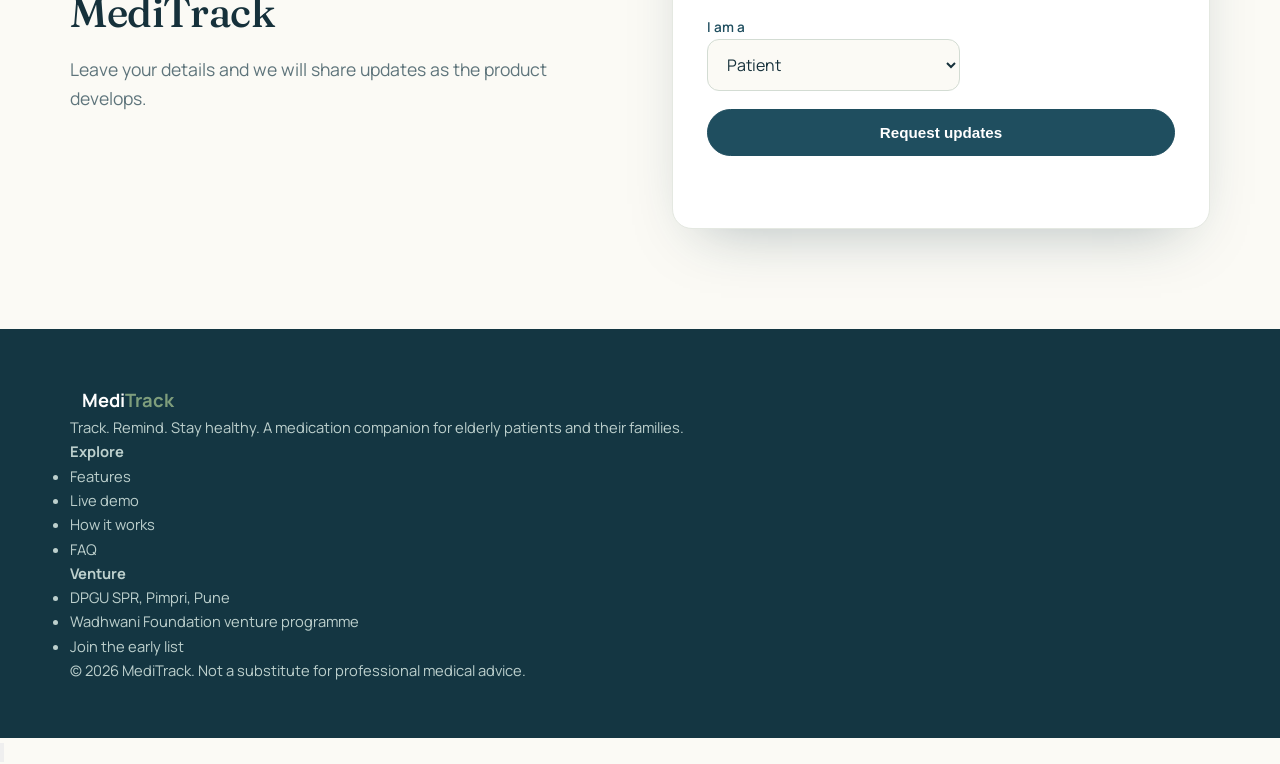
==== commit 706fc452: "Update index.html" ====
--- a/index.html
+++ b/index.html
@@ -1,232 +1,409 @@
+
 <!DOCTYPE html>
 <html lang="en">
 <head>
-  <meta charset="UTF-8">
-  <meta name="viewport" content="width=device-width, initial-scale=1">
-  <title>MediTrack — Track. Remind. Stay Healthy.</title>
-  <meta name="description" content="MediTrack is an affordable, multilingual smart medication companion that helps elderly patients take the right medicine at the right time.">
-  <link rel="icon" type="image/svg+xml" href="images/logo.svg">
-  <meta name="theme-color" content="#143642">
-  <meta property="og:type" content="website">
-  <meta property="og:title" content="MediTrack — Track. Remind. Stay Healthy.">
-  <meta property="og:description" content="An affordable, easy-to-use medication companion for older adults and the families who care for them.">
-  <link rel="preconnect" href="https://fonts.googleapis.com">
-  <link rel="preconnect" href="https://fonts.gstatic.com" crossorigin>
-  <link href="https://fonts.googleapis.com/css2?family=Fraunces:opsz,wght@9..144,500;9..144,600&family=Manrope:wght@400;500;600;700&display=swap" rel="stylesheet">
-  <link rel="stylesheet" href="styles.css">
+<meta charset="UTF-8">
+<meta name="viewport" content="width=device-width, initial-scale=1, viewport-fit=cover">
+<title>MediTrack</title>
+<meta name="description" content="MediTrack is an affordable, multilingual medication companion that helps elderly patients take the right medicine at the right time.">
+<link rel="icon" href="images/logo.png">
+<link rel="preconnect" href="https://fonts.googleapis.com">
+<link rel="preconnect" href="https://fonts.gstatic.com" crossorigin>
+<link href="https://fonts.googleapis.com/css2?family=Fraunces:opsz,wght@9..144,500;9..144,600&family=Manrope:wght@400;500;600;700;800&display=swap" rel="stylesheet">
+<link rel="stylesheet" href="styles.css">
 </head>
 <body>
 
-  <header class="nav" id="nav">
-    <div class="container nav__inner">
-      <a href="#top" class="brand" aria-label="MediTrack home">
-        <!-- LOGO: place your file at images/logo.png (or change the path below) -->
-        <img src="images/logo.svg" alt="MediTrack logo" class="brand__logo" width="56" height="56">
-        <span class="brand__name">Medi<span>Track</span></span>
-      </a>
-      <nav class="nav__links" id="navLinks" aria-label="Primary">
-        <a href="#problem">Problem</a>
-        <a href="#features">Features</a>
-        <a href="#how">How it works</a>
-        <a href="#about">About</a>
-        <a href="#contact" class="btn btn--small">Get in touch</a>
-      </nav>
-      <button class="nav__toggle" id="navToggle" aria-label="Toggle menu" aria-expanded="false" aria-controls="navLinks">
-        <span></span><span></span>
+<div class="scrollbar" aria-hidden="true"><span id="scrollP"></span></div>
+
+<header class="nav" id="nav">
+  <div class="container nav__inner">
+    <a href="#top" class="brand" aria-label="MediTrack home">
+      <span class="logo" role="img" aria-label="MediTrack logo"></span>
+      <span class="brand__name">Medi<span>Track</span></span>
+    </a>
+    <nav class="nav__links" id="navLinks" aria-label="Primary">
+      <a href="#features">Features</a>
+      <a href="#demo">Demo</a>
+      <a href="#how">How it works</a>
+      <a href="#about">About</a>
+      <a href="#faq">FAQ</a>
+      <a href="#contact" class="btn btn--small">Get in touch</a>
+      <button class="icon-btn" id="themeBtn" type="button" aria-label="Switch colour theme">
+        <svg class="sun" viewBox="0 0 24 24"><circle cx="12" cy="12" r="4"/><path d="M12 2v2M12 20v2M4.9 4.9l1.4 1.4M17.7 17.7l1.4 1.4M2 12h2M20 12h2M4.9 19.1l1.4-1.4M17.7 6.3l1.4-1.4"/></svg>
+        <svg class="moon" viewBox="0 0 24 24"><path d="M21 12.8A9 9 0 1 1 11.2 3a7 7 0 0 0 9.8 9.8Z"/></svg>
       </button>
-    </div>
-  </header>
-
-  <main id="top">
-
-    <!-- HERO -->
-    <section class="hero">
-      <div class="hero__glow" aria-hidden="true"></div>
-      <div class="container hero__grid">
-        <div class="hero__copy">
-          <p class="eyebrow reveal">Smart medication management</p>
-          <h1 class="reveal" style="--d:.08s">Never miss a dose. <em>Stay in good health.</em></h1>
-          <p class="lead reveal" style="--d:.16s">
-            MediTrack is an affordable, easy-to-use medication companion, built especially for elderly patients and the families who care for them.
-          </p>
-          <div class="hero__cta reveal" style="--d:.24s">
-            <a href="#contact" class="btn">Join the early list</a>
-            <a href="#features" class="btn btn--ghost">Explore features</a>
-          </div>
-          <p class="hero__tag reveal" style="--d:.32s">Track <i></i> Remind <i></i> Stay Healthy</p>
-        </div>
-
-        <div class="hero__visual reveal" style="--d:.2s" aria-hidden="true">
-          <div class="phone">
-            <div class="phone__bar"><span class="dot"></span><strong>MediTrack</strong><span class="bell"></span></div>
-            <div class="card card--greet">
-              <p class="muted">Good morning</p>
-              <p><b>Stay on track</b> with your medications.</p>
-            </div>
-            <div class="card">
-              <div class="row"><span class="muted">Next medicine</span><span class="link">See all</span></div>
-              <div class="med">
-                <div class="pill"></div>
-                <div><b>Paracetamol</b><p class="muted">500 mg · After breakfast</p></div>
-              </div>
-              <div class="take">Take now</div>
-            </div>
-            <div class="card card--row">
-              <div><p class="muted">Today</p><b class="big">1/2</b> <span class="muted">taken</span></div>
-              <div class="progress"><span></span></div>
-            </div>
-          </div>
-          <div class="chip chip--a"><span class="chip__dot"></span>Time to take your medicine</div>
-          <div class="chip chip--b">Family notified</div>
-        </div>
-      </div>
-    </section>
-
-    <!-- PROBLEM -->
-    <section class="section section--tint" id="problem">
-      <div class="container">
-        <div class="section__head reveal">
-          <p class="eyebrow">The problem</p>
-          <h2>Missed doses quietly undermine treatment</h2>
-          <p class="lead">Forgetfulness, busy routines, several medicines and complicated timings make adherence hard, particularly for people living with long-term conditions.</p>
-        </div>
-
-        <div class="stat reveal">
-          <div class="stat__num">~50%</div>
-          <p>of patients with chronic diseases do not take their medicines as prescribed.<br><small>WHO, <i>Adherence to Long-Term Therapies: Evidence for Action</i>, 2003</small></p>
-        </div>
-
-        <div class="grid grid--3">
-          <article class="tile reveal">
-            <h3>Forgotten doses</h3>
-            <p>Phone alarms get ignored, and handwritten notes are hard to keep current.</p>
-          </article>
-          <article class="tile reveal" style="--d:.08s">
-            <h3>Confusing schedules</h3>
-            <p>Multiple medicines with different timings make the right routine difficult to follow.</p>
-          </article>
-          <article class="tile reveal" style="--d:.16s">
-            <h3>Heavy caregiver load</h3>
-            <p>Family members are left to remind, and are not always available.</p>
-          </article>
-        </div>
-      </div>
-    </section>
-
-    <!-- FEATURES -->
-    <section class="section" id="features">
-      <div class="container">
-        <div class="section__head reveal">
-          <p class="eyebrow">Features</p>
-          <h2>Simple by design, thoughtful where it counts</h2>
-        </div>
-        <div class="grid grid--3">
-          <article class="feature reveal">
-            <div class="icon" aria-hidden="true"><svg viewBox="0 0 24 24"><path d="M6 9a6 6 0 1 1 12 0c0 6 2 7 2 7H4s2-1 2-7Z"/><path d="M10 20a2 2 0 0 0 4 0"/></svg></div>
-            <h3>Medicine reminders</h3>
-            <p>Timely alerts matched to each dosage schedule and daily routine.</p>
-          </article>
-          <article class="feature reveal" style="--d:.06s">
-            <div class="icon" aria-hidden="true"><svg viewBox="0 0 24 24"><rect x="9" y="3" width="6" height="11" rx="3"/><path d="M5 11a7 7 0 0 0 14 0M12 18v3"/></svg></div>
-            <h3>Voice alerts</h3>
-            <p>Spoken prompts that are easy to notice and easy to understand.</p>
-          </article>
-          <article class="feature reveal" style="--d:.12s">
-            <div class="icon" aria-hidden="true"><svg viewBox="0 0 24 24"><circle cx="12" cy="12" r="9"/><path d="M12 7v5l3 2"/></svg></div>
-            <h3>Missed-dose notifications</h3>
-            <p>Know straight away when a dose has been skipped.</p>
-          </article>
-          <article class="feature reveal">
-            <div class="icon" aria-hidden="true"><svg viewBox="0 0 24 24"><circle cx="9" cy="8" r="3"/><circle cx="17" cy="9" r="2.5"/><path d="M3 20c0-3.3 2.7-6 6-6s6 2.7 6 6M15 14.5c3 0 6 1.5 6 5.5"/></svg></div>
-            <h3>Family notifications</h3>
-            <p>Keep caregivers informed without constant check-in calls.</p>
-          </article>
-          <article class="feature reveal" style="--d:.06s">
-            <div class="icon" aria-hidden="true"><svg viewBox="0 0 24 24"><path d="M4 7h16v13H4zM8 7V4h8v3M12 11v6M9 14h6"/></svg></div>
-            <h3>Refill alerts</h3>
-            <p>A heads-up before medicines run out.</p>
-          </article>
-          <article class="feature reveal" style="--d:.12s">
-            <div class="icon" aria-hidden="true"><svg viewBox="0 0 24 24"><circle cx="12" cy="12" r="9"/><path d="M3 12h18M12 3c3 3 3 15 0 18M12 3c-3 3-3 15 0 18"/></svg></div>
-            <h3>Multilingual &amp; affordable</h3>
-            <p>Designed for accessibility, across languages and budgets.</p>
-          </article>
-        </div>
-      </div>
-    </section>
-
-    <!-- HOW IT WORKS -->
-    <section class="section section--dark" id="how">
-      <div class="container">
-        <div class="section__head reveal">
-          <p class="eyebrow">How it works</p>
-          <h2>A mobile app and a smart medicine box, working together</h2>
-        </div>
-        <ol class="steps">
-          <li class="reveal"><span>01</span><h3>Set the schedule</h3><p>Add medicines, doses and timings once.</p></li>
-          <li class="reveal" style="--d:.08s"><span>02</span><h3>Get reminded</h3><p>Alerts by app, voice and SMS at the right moment.</p></li>
-          <li class="reveal" style="--d:.16s"><span>03</span><h3>Confirm the dose</h3><p>One tap to log it, so progress stays visible.</p></li>
-          <li class="reveal" style="--d:.24s"><span>04</span><h3>Keep family in the loop</h3><p>Caregivers are notified if a dose is missed.</p></li>
-        </ol>
-      </div>
-    </section>
-
-    <!-- ABOUT -->
-    <section class="section" id="about">
-      <div class="container about">
-        <div class="reveal">
-          <p class="eyebrow">About</p>
-          <h2>Built by pharmacy students who understand why it matters</h2>
-          <p>We are a student venture from DPGU SPR, Pimpri, Pune, developed under the Wadhwani Foundation venture programme. Our goal is to use pharmacy knowledge to help people remember their medicines, follow treatment properly and live healthier.</p>
-        </div>
-        <div class="proof reveal" style="--d:.1s">
-          <div><b>25</b><span>users engaged in prototype testing</span></div>
-          <div><b>18</b><span>liked or loved the prototype</span></div>
-          <div><b>40+</b><span>primary audience, with caregivers as a key secondary group</span></div>
-        </div>
-      </div>
-    </section>
-
-    <!-- CTA / CONTACT -->
-    <section class="section section--tint" id="contact">
-      <div class="container cta">
-        <div class="reveal">
-          <p class="eyebrow">Get in touch</p>
-          <h2>Be among the first to try MediTrack</h2>
-          <p class="lead">Leave your details and we will share updates as the product develops.</p>
-        </div>
-        <form class="form reveal" style="--d:.1s" id="contactForm" name="meditrack-contact" method="POST" action="/thank-you.html" data-netlify="true" netlify-honeypot="bot-field">
-          <input type="hidden" name="form-name" value="meditrack-contact">
-          <p class="hidden-field" aria-hidden="true">Do not fill this out: <input name="bot-field" tabindex="-1" autocomplete="off"></p>
-          <label>Name<input type="text" name="name" required autocomplete="name"></label>
-          <label>Email<input type="email" name="email" required autocomplete="email"></label>
-          <label>I am a
-            <select name="role">
-              <option>Patient</option>
-              <option>Caregiver or family member</option>
-              <option>Doctor or pharmacist</option>
-              <option>Other</option>
-            </select>
-          </label>
-          <button class="btn" type="submit">Request updates</button>
-          <p class="form__msg" id="formMsg" role="note">Your details will only be used to respond to your enquiry.</p>
-        </form>
-      </div>
-    </section>
-  </main>
-
-  <footer class="footer">
-    <div class="container footer__inner">
-      <div class="brand brand--footer">
-        <!-- LOGO: same file as the header -->
-        <img src="images/logo.svg" alt="MediTrack logo" class="brand__logo" width="48" height="48">
-        <span class="brand__name">Medi<span>Track</span></span>
-      </div>
-      <p>DPGU SPR, Pimpri, Pune &middot; Wadhwani Foundation venture programme</p>
-      <p class="small">&copy; <span id="year"></span> MediTrack. Not a substitute for professional medical advice.</p>
-    </div>
-  </footer>
-
-  <script src="script.js"></script>
+    </nav>
+    <button class="nav__toggle" id="navToggle" type="button" aria-label="Toggle menu" aria-expanded="false" aria-controls="navLinks"><span></span><span></span></button>
+  </div>
+</header>
+
+<main id="top">
+  <section class="hero">
+    <div class="blob blob--a" aria-hidden="true"></div>
+    <div class="blob blob--b" aria-hidden="true"></div>
+    <div class="container hero__grid">
+      <div class="hero__copy">
+        <p class="eyebrow reveal">Smart medication management</p>
+        <h1 class="reveal" style="--d:.08s">Never miss a dose. <em>Stay in good health.</em></h1>
+        <p class="lead reveal" style="--d:.16s">MediTrack is an affordable, easy-to-use medication companion, built especially for elderly patients and the families who care for them.</p>
+        <div class="hero__cta reveal" style="--d:.24s">
+          <a href="#contact" class="btn">Join the early list <svg viewBox="0 0 24 24"><path d="M5 12h14M13 6l6 6-6 6"/></svg></a>
+          <a href="#demo" class="btn btn--ghost">Try the live demo</a>
+        </div>
+        <p class="hero__tag reveal" style="--d:.32s">Track <i></i> Remind <i></i> Stay Healthy</p>
+      </div>
+      <div class="hero__visual reveal" style="--d:.2s">
+        <div class="phone">
+          <div class="phone__bar"><span class="dot"></span><strong>MediTrack</strong><span class="bell"></span></div>
+          <div class="card card--greet"><p class="muted">Good morning</p><p><b>Stay on track</b> with your medications.</p></div>
+          <div class="card">
+            <div class="row"><span class="muted">Next medicine</span><span class="link">See all</span></div>
+            <div class="med"><div class="pill"></div><div><b>Paracetamol</b><p class="muted">500 mg · After breakfast</p></div></div>
+            <button class="take" id="takeBtn" type="button" aria-pressed="false"><svg viewBox="0 0 24 24"><path d="M5 12.5l4.5 4.5L19 7.5"/></svg><span id="takeLabel">Take now</span></button>
+          </div>
+          <div class="card card--row">
+            <div><p class="muted">Today</p><b class="big" id="taken">1/2</b> <span class="muted">taken</span></div>
+            <div class="progress" role="progressbar" aria-label="Doses taken today" aria-valuemin="0" aria-valuemax="2" aria-valuenow="1" id="phoneProg"><span id="phoneBar"></span></div>
+          </div>
+        </div>
+        <div class="chip chip--a" aria-hidden="true"><span class="chip__dot"></span><span id="chipA">Time to take your medicine</span></div>
+        <div class="chip chip--b" aria-hidden="true">Family notified</div>
+        <span class="hint">Tap “Take now” to try it</span>
+      </div>
+    </div>
+  </section>
+
+  <section class="section section--tint" id="problem">
+    <div class="container">
+      <div class="section__head reveal">
+        <p class="eyebrow">The problem</p>
+        <h2>Missed doses quietly undermine treatment</h2>
+        <p class="lead">Forgetfulness, busy routines, several medicines and complicated timings make adherence hard, particularly for people living with long-term conditions.</p>
+      </div>
+      <div class="stat reveal">
+        <div class="stat__num" id="statNum" data-count="50" data-prefix="~" data-suffix="%">~50%</div>
+        <p>of patients with chronic diseases do not take their medicines as prescribed.<small>WHO, <i>Adherence to Long-Term Therapies: Evidence for Action</i>, 2003 <button class="tip" type="button" data-tip="World Health Organization report on how well patients follow long-term treatment." aria-label="About this source">i</button></small></p>
+      </div>
+      <div class="grid grid--3">
+        <article class="tile reveal"><span class="tile__n">1</span><h3>Forgotten doses</h3><p>Phone alarms get ignored, and handwritten notes are hard to keep current.</p></article>
+        <article class="tile reveal" style="--d:.08s"><span class="tile__n">2</span><h3>Confusing schedules</h3><p>Multiple medicines with different timings make the right routine difficult to follow.</p></article>
+        <article class="tile reveal" style="--d:.16s"><span class="tile__n">3</span><h3>Heavy caregiver load</h3><p>Family members are left to remind, and are not always available.</p></article>
+      </div>
+    </div>
+  </section>
+
+  <section class="section" id="features">
+    <div class="container">
+      <div class="section__head reveal">
+        <p class="eyebrow">Features</p>
+        <h2>Simple by design, thoughtful where it counts</h2>
+        <p class="lead">Select any feature to see how it helps day to day.</p>
+      </div>
+      <div class="grid grid--3">
+        <article class="feature reveal" data-long="Each medicine follows its own schedule, so the right alert arrives at the right time of day." data-points="Set doses and timings once|Alerts match each daily routine|Works alongside the smart medicine box">
+          <div class="icon" aria-hidden="true"><svg viewBox="0 0 24 24"><path d="M6 9a6 6 0 1 1 12 0c0 6 2 7 2 7H4s2-1 2-7Z"/><path d="M10 20a2 2 0 0 0 4 0"/></svg></div>
+          <h3>Medicine reminders</h3><p>Timely alerts matched to each dosage schedule and daily routine.</p>
+          <button class="more" type="button">Learn more <svg viewBox="0 0 24 24"><path d="M5 12h14M13 6l6 6-6 6"/></svg></button>
+        </article>
+        <article class="feature reveal" style="--d:.06s" data-long="A spoken prompt reaches people who might miss a silent notification or a small screen." data-points="Clear spoken reminders|Helpful when small text is hard to read|Simple enough to use every day">
+          <div class="icon" aria-hidden="true"><svg viewBox="0 0 24 24"><rect x="9" y="3" width="6" height="11" rx="3"/><path d="M5 11a7 7 0 0 0 14 0M12 18v3"/></svg></div>
+          <h3>Voice alerts</h3><p>Spoken prompts that are easy to notice and easy to understand.</p>
+          <button class="more" type="button">Learn more <svg viewBox="0 0 24 24"><path d="M5 12h14M13 6l6 6-6 6"/></svg></button>
+        </article>
+        <article class="feature reveal" style="--d:.12s" data-long="When a dose is not confirmed, MediTrack flags it straight away instead of letting it pass unnoticed." data-points="Missed doses flagged immediately|Shown in the daily progress view|Can trigger a family notification">
+          <div class="icon" aria-hidden="true"><svg viewBox="0 0 24 24"><circle cx="12" cy="12" r="9"/><path d="M12 7v5l3 2"/></svg></div>
+          <h3>Missed-dose notifications</h3><p>Know straight away when a dose has been skipped.</p>
+          <button class="more" type="button">Learn more <svg viewBox="0 0 24 24"><path d="M5 12h14M13 6l6 6-6 6"/></svg></button>
+        </article>
+        <article class="feature reveal" data-long="Caregivers stay informed without having to phone every time." data-points="Notified when a dose is missed|Fewer repeated check-in calls|Care is shared, not left to one person">
+          <div class="icon" aria-hidden="true"><svg viewBox="0 0 24 24"><circle cx="9" cy="8" r="3"/><circle cx="17" cy="9" r="2.5"/><path d="M3 20c0-3.3 2.7-6 6-6s6 2.7 6 6M15 14.5c3 0 6 1.5 6 5.5"/></svg></div>
+          <h3>Family notifications</h3><p>Keep caregivers informed without constant check-in calls.</p>
+          <button class="more" type="button">Learn more <svg viewBox="0 0 24 24"><path d="M5 12h14M13 6l6 6-6 6"/></svg></button>
+        </article>
+        <article class="feature reveal" style="--d:.06s" data-long="A reminder before a medicine runs out, so a gap in treatment never arrives as a surprise." data-points="Heads-up ahead of running out|Supports uninterrupted treatment|Sits in the same schedule view">
+          <div class="icon" aria-hidden="true"><svg viewBox="0 0 24 24"><path d="M4 7h16v13H4zM8 7V4h8v3M12 11v6M9 14h6"/></svg></div>
+          <h3>Refill alerts</h3><p>A heads-up before medicines run out.</p>
+          <button class="more" type="button">Learn more <svg viewBox="0 0 24 24"><path d="M5 12h14M13 6l6 6-6 6"/></svg></button>
+        </article>
+        <article class="feature reveal" style="--d:.12s" data-long="Built to be usable across languages and within reach of more households." data-points="Multilingual by design|Affordable for everyday use|Made with elderly users in mind">
+          <div class="icon" aria-hidden="true"><svg viewBox="0 0 24 24"><circle cx="12" cy="12" r="9"/><path d="M3 12h18M12 3c3 3 3 15 0 18M12 3c-3 3-3 15 0 18"/></svg></div>
+          <h3>Multilingual &amp; affordable</h3><p>Designed for accessibility, across languages and budgets.</p>
+          <button class="more" type="button">Learn more <svg viewBox="0 0 24 24"><path d="M5 12h14M13 6l6 6-6 6"/></svg></button>
+        </article>
+      </div>
+    </div>
+  </section>
+
+    <!-- ================= LIVE DEMO SECTION (start) =================
+       Everything for the demo lives in this section, the "Live demo" CSS block and the "liveDemo" function in the script. -->
+  <section class="section section--tint" id="demo">
+    <div class="container">
+      <div class="section__head reveal">
+        <p class="eyebrow">Live demo</p>
+        <h2>See MediTrack remind, record and alert</h2>
+        <p class="lead">Press Start. A sped-up clock runs through the day. The patient's phone reminds, you confirm or ignore each dose, and the family's phone hears about anything missed. Add your own medicine to try it.</p>
+      </div>
+
+      <div class="demo reveal" id="demoApp">
+
+        <!-- Control bar: simulated clock, start/pause, jump, speed, language, voice, reset -->
+        <div class="demo__bar">
+          <div class="clock">
+            <span class="clock__time" id="dTime">7:55 AM</span>
+            <span class="clock__day" id="dDay">Day 1</span>
+          </div>
+          <div class="demo__ctrl">
+            <button class="btn btn--small" id="dPlay" type="button">
+              <svg class="i-play" viewBox="0 0 24 24"><path d="M7 5l12 7-12 7z" stroke-linejoin="round"/></svg>
+              <svg class="i-pause" viewBox="0 0 24 24"><path d="M8 5v14M16 5v14"/></svg>
+              <span id="dPlayLabel">Start demo</span>
+            </button>
+            <button class="btn btn--ghost btn--small" id="dJump" type="button">Jump to next dose</button>
+            <div class="seg" role="group" aria-label="Clock speed">
+              <button type="button" data-speed="2" aria-pressed="false">Slow</button>
+              <button type="button" data-speed="5" aria-pressed="true">Normal</button>
+              <button type="button" data-speed="15" aria-pressed="false">Fast</button>
+            </div>
+          </div>
+          <div class="demo__opts">
+            <label class="sel" for="dLang">Reminder language
+              <select id="dLang">
+                <option value="en">English</option>
+                <option value="hi">हिन्दी (Hindi)</option>
+                <option value="mr">मराठी (Marathi)</option>
+              </select>
+            </label>
+            <button class="switch" id="dVoice" type="button" role="switch" aria-checked="true"><i></i>Voice alert</button>
+            <button class="btn btn--ghost btn--small" id="dReset" type="button">Reset</button>
+          </div>
+        </div>
+
+        <!-- Patient's phone: reminder card, today's doses, progress -->
+        <div class="dphone demo__patient">
+          <div class="dphone__head"><b>Patient's phone</b><span>Reminders</span></div>
+          <div class="dphone__screen">
+            <div id="dAlert" class="dalert" role="status" aria-live="polite"></div>
+            <div>
+              <h4 class="dh">Today</h4>
+              <ul class="dlist" id="dList"></ul>
+            </div>
+            <div class="dsum">
+              <span id="dSum">0 of 3 taken today</span>
+              <div class="progress" role="progressbar" aria-label="Doses taken today" aria-valuemin="0" aria-valuemax="100" aria-valuenow="0" id="dSumProg"><span id="dSumBar" style="width:0"></span></div>
+            </div>
+          </div>
+        </div>
+
+        <!-- Family's phone: receives missed-dose, refill and daily summary messages -->
+        <div class="dphone demo__family">
+          <div class="dphone__head"><b>Family's phone</b><span>Messages</span></div>
+          <div class="dphone__screen">
+            <div class="msgs" id="dMsgs" role="log" aria-live="polite" aria-label="Messages to family"></div>
+          </div>
+        </div>
+
+        <!-- Caregiver setup: medicine list and the add-medicine form -->
+        <div class="dcard demo__manager">
+          <h3>Medicine schedule</h3>
+          <p class="dnote">A dose counts as missed one hour after its time. Taking a dose uses one tablet, and the family is told when 3 or fewer remain.</p>
+          <ul class="dmeds" id="dMeds"></ul>
+          <form class="dform" id="dForm" novalidate>
+            <h4 class="dh">Add a medicine</h4>
+            <div class="dform__row">
+              <div class="field"><label for="d-name">Medicine</label><input id="d-name" type="text" maxlength="24" placeholder="e.g. Atorvastatin" autocomplete="off"></div>
+              <div class="field"><label for="d-dose">Dose</label><input id="d-dose" type="text" maxlength="16" placeholder="e.g. 10 mg" autocomplete="off"></div>
+              <div class="field"><label for="d-time">Time</label><input id="d-time" type="time" value="08:30"></div>
+              <div class="field"><label for="d-stock">Tablets in stock</label><input id="d-stock" type="number" min="1" max="99" value="10" inputmode="numeric"></div>
+            </div>
+            <p class="form__msg" id="dErr" role="alert"></p>
+            <button class="btn btn--small" type="submit">Add to schedule</button>
+          </form>
+        </div>
+
+      </div>
+      <p class="dnote dnote--foot">Voice alerts use your device's built-in speech. If it has no Hindi or Marathi voice, the reminder still shows as text. Nothing in this demo is stored or sent.</p>
+    </div>
+  </section>
+  <!-- ================= LIVE DEMO SECTION (end) ================= -->
+
+<section class="section" id="try">
+    <div class="container">
+      <div class="section__head reveal">
+        <p class="eyebrow">Weekly planner</p>
+        <h2>Fill a week of doses</h2>
+        <p class="lead">A sample week from the smart medicine box. Tap a slot to mark it taken and watch the progress update.</p>
+      </div>
+      <div class="lab reveal">
+        <div class="lab__box">
+          <span class="lab__tag">Example week</span>
+          <div class="pillbox" id="pillbox" role="group" aria-label="Weekly dose planner"></div>
+          <div class="legend" aria-hidden="true">
+            <span><i class="l-taken"></i>Taken</span>
+            <span><i class="l-missed"></i>Missed</span>
+            <span><i></i>Upcoming</span>
+          </div>
+        </div>
+        <div class="lab__side">
+          <div class="ring">
+            <svg viewBox="0 0 120 120" aria-hidden="true">
+              <defs><linearGradient id="ringGrad" x1="0" y1="0" x2="1" y2="1"><stop offset="0" stop-color="#7f9e7c"/><stop offset="1" stop-color="#3f7f87"/></linearGradient></defs>
+              <circle class="bg" cx="60" cy="60" r="52"/>
+              <circle class="fg" id="ringFg" cx="60" cy="60" r="52"/>
+            </svg>
+            <div class="ring__text"><b id="ringNum">0</b><span id="ringSub">of 21 doses</span></div>
+          </div>
+          <p class="lab__msg" id="labMsg" role="status" aria-live="polite"></p>
+          <button class="btn btn--ghost btn--small" id="labReset" type="button">Reset week</button>
+        </div>
+      </div>
+    </div>
+  </section>
+
+  <section class="section section--dark" id="how">
+    <div class="container">
+      <div class="section__head reveal">
+        <p class="eyebrow">How it works</p>
+        <h2>A mobile app and a smart medicine box, working together</h2>
+      </div>
+      <div class="stepper reveal">
+        <div>
+          <div class="tabs" role="tablist" aria-label="How MediTrack works" aria-orientation="vertical">
+            <button class="tab" role="tab" id="tab-0" aria-controls="panel-0" aria-selected="true" type="button"><span class="tab__n">1</span><span><b>Set the schedule</b><small>Add medicines, doses and timings once.</small></span></button>
+            <button class="tab" role="tab" id="tab-1" aria-controls="panel-1" aria-selected="false" tabindex="-1" type="button"><span class="tab__n">2</span><span><b>Get reminded</b><small>Alerts by app, voice and SMS at the right moment.</small></span></button>
+            <button class="tab" role="tab" id="tab-2" aria-controls="panel-2" aria-selected="false" tabindex="-1" type="button"><span class="tab__n">3</span><span><b>Confirm the dose</b><small>One tap to log it, so progress stays visible.</small></span></button>
+            <button class="tab" role="tab" id="tab-3" aria-controls="panel-3" aria-selected="false" tabindex="-1" type="button"><span class="tab__n">4</span><span><b>Keep family in the loop</b><small>Caregivers are notified if a dose is missed.</small></span></button>
+          </div>
+          <div class="stepper__bar" aria-hidden="true"><span id="stepBar"></span></div>
+        </div>
+        <div>
+          <div class="panel in" role="tabpanel" id="panel-0" aria-labelledby="tab-0">
+            <h3>Set the schedule</h3>
+            <p>Enter each medicine once. MediTrack builds the daily routine from it.</p>
+            <div class="mini">
+              <div class="mini__row"><i class="mini__dot"></i><b>Paracetamol 500 mg</b><span>8:00 AM</span></div>
+              <div class="mini__row"><i class="mini__dot"></i><b>Vitamin D</b><span>1:00 PM</span></div>
+              <div class="mini__row"><i class="mini__dot"></i><b>Evening tablet</b><span>9:00 PM</span></div>
+            </div>
+          </div>
+          <div class="panel" role="tabpanel" id="panel-1" aria-labelledby="tab-1" hidden>
+            <h3>Get reminded</h3>
+            <p>A notification, a spoken prompt and an SMS arrive together at the scheduled time.</p>
+            <div class="mini">
+              <div class="mini__row"><i class="mini__dot"></i><b>Time to take Paracetamol</b><span>8:00</span></div>
+              <div class="mini__row"><div class="wave" aria-hidden="true"><i></i><i></i><i></i><i></i><i></i><i></i></div><b>Voice alert</b><span>playing</span></div>
+            </div>
+          </div>
+          <div class="panel" role="tabpanel" id="panel-2" aria-labelledby="tab-2" hidden>
+            <h3>Confirm the dose</h3>
+            <p>A single tap records the dose and updates the day’s progress.</p>
+            <div class="mini">
+              <div class="mini__row"><i class="mini__dot"></i><b>Paracetamol 500 mg</b><span>Taken</span></div>
+              <div class="mini__row"><b>Today</b><span>2 of 3 doses</span></div>
+            </div>
+          </div>
+          <div class="panel" role="tabpanel" id="panel-3" aria-labelledby="tab-3" hidden>
+            <h3>Keep family in the loop</h3>
+            <p>If a dose is not confirmed, the people who look after you are told straight away.</p>
+            <div class="mini">
+              <div class="mini__row"><i class="mini__dot warn"></i><b>Evening tablet not confirmed</b><span>9:30 PM</span></div>
+              <div class="mini__row"><i class="mini__dot"></i><b>Family member notified</b><span>sent</span></div>
+            </div>
+          </div>
+        </div>
+      </div>
+    </div>
+  </section>
+
+  <section class="section" id="about">
+    <div class="container about">
+      <div class="reveal">
+        <p class="eyebrow">About</p>
+        <h2>Built by pharmacy students who understand why it matters</h2>
+        <p>We are a student venture from DPGU SPR, Pimpri, Pune, developed under the Wadhwani Foundation venture programme. Our goal is to use pharmacy knowledge to help people remember their medicines, follow treatment properly and live healthier.</p>
+      </div>
+      <div class="proof reveal" style="--d:.1s">
+        <div><b data-count="25">25</b><span class="t">users engaged in prototype testing</span></div>
+        <div><b data-count="18">18</b><span class="t">liked or loved the prototype</span><button class="tip tip--end" type="button" data-tip="18 of 25 testers, which is 72%." aria-label="What this means">i</button></div>
+        <div><b data-count="40" data-suffix="+">40+</b><span class="t">primary audience, with caregivers as a key secondary group</span></div>
+      </div>
+    </div>
+  </section>
+
+  <section class="section section--tint" id="faq">
+    <div class="container">
+      <div class="section__head reveal">
+        <p class="eyebrow">Questions</p>
+        <h2>Good to know</h2>
+      </div>
+      <div class="faq reveal" id="faq-list">
+        <div class="qa open"><button type="button" aria-expanded="true" aria-controls="a1" id="q1">Who is MediTrack for?<span class="plus"><svg viewBox="0 0 24 24"><path d="M12 5v14M5 12h14"/></svg></span></button><div class="qa__a" id="a1" role="region" aria-labelledby="q1"><div><p>Mainly adults aged 40 and above who take regular medicines, and especially elderly patients. Family members and caregivers are the key secondary group.</p></div></div></div>
+        <div class="qa"><button type="button" aria-expanded="false" aria-controls="a2" id="q2">How is a dose confirmed?<span class="plus"><svg viewBox="0 0 24 24"><path d="M12 5v14M5 12h14"/></svg></span></button><div class="qa__a" id="a2" role="region" aria-labelledby="q2"><div><p>With one tap in the app. The day’s progress updates straight away, and a dose that is not confirmed is flagged as missed.</p></div></div></div>
+        <div class="qa"><button type="button" aria-expanded="false" aria-controls="a3" id="q3">Will it work in my language?<span class="plus"><svg viewBox="0 0 24 24"><path d="M12 5v14M5 12h14"/></svg></span></button><div class="qa__a" id="a3" role="region" aria-labelledby="q3"><div><p>MediTrack is designed to be multilingual, so reminders and voice alerts are understandable to more people.</p></div></div></div>
+        <div class="qa"><button type="button" aria-expanded="false" aria-controls="a4" id="q4">Does it replace medical advice?<span class="plus"><svg viewBox="0 0 24 24"><path d="M12 5v14M5 12h14"/></svg></span></button><div class="qa__a" id="a4" role="region" aria-labelledby="q4"><div><p>No. MediTrack helps people follow the schedule their doctor or pharmacist has given them. It does not change a prescription or give treatment advice.</p></div></div></div>
+      </div>
+    </div>
+  </section>
+
+  <section class="section" id="contact">
+    <div class="container cta">
+      <div class="reveal">
+        <p class="eyebrow">Get in touch</p>
+        <h2>Be among the first to try MediTrack</h2>
+        <p class="lead">Leave your details and we will share updates as the product develops.</p>
+      </div>
+      <form class="form reveal" style="--d:.1s" id="contactForm" novalidate>
+        <div class="field" id="fld-name"><label for="f-name">Name</label><input type="text" id="f-name" name="name" required autocomplete="name"><span class="e" id="e-name"></span></div>
+        <div class="field" id="fld-email"><label for="f-email">Email</label><input type="email" id="f-email" name="email" required autocomplete="email"><span class="e" id="e-email"></span></div>
+        <div class="field"><label for="f-role">I am a</label>
+          <select id="f-role" name="role">
+            <option>Patient</option>
+            <option>Caregiver or family member</option>
+            <option>Doctor or pharmacist</option>
+            <option>Other</option>
+          </select>
+        </div>
+        <button class="btn" type="submit" id="submitBtn"><span id="submitLabel">Request updates</span></button>
+        <p class="form__msg" id="formMsg" role="status" aria-live="polite"></p>
+      </form>
+    </div>
+  </section>
+</main>
+
+<footer class="footer">
+  <div class="container">
+    <div class="footer__grid">
+      <div>
+        <div class="brand"><span class="logo" role="img" aria-label="MediTrack logo"></span><span class="brand__name">Medi<span>Track</span></span></div>
+        <p class="footer__tag">Track. Remind. Stay healthy. A medication companion for elderly patients and their families.</p>
+      </div>
+      <div>
+        <h4>Explore</h4>
+        <ul><li><a href="#features">Features</a></li><li><a href="#demo">Live demo</a></li><li><a href="#how">How it works</a></li><li><a href="#faq">FAQ</a></li></ul>
+      </div>
+      <div>
+        <h4>Venture</h4>
+        <ul><li>DPGU SPR, Pimpri, Pune</li><li>Wadhwani Foundation venture programme</li><li><a href="#contact">Join the early list</a></li></ul>
+      </div>
+    </div>
+    <p class="footer__base">&copy; <span id="year"></span> MediTrack. Not a substitute for professional medical advice.</p>
+  </div>
+</footer>
+
+<dialog class="modal" id="modal" aria-labelledby="mTitle">
+  <div class="modal__card">
+    <button class="icon-btn modal__close" id="mClose" type="button" aria-label="Close"><svg viewBox="0 0 24 24"><path d="M6 6l12 12M18 6L6 18"/></svg></button>
+    <div class="icon" id="mIcon" aria-hidden="true"></div>
+    <h3 id="mTitle"></h3>
+    <p id="mText"></p>
+    <ul id="mList"></ul>
+    <a class="btn" href="#contact" id="mCta">Join the early list <svg viewBox="0 0 24 24"><path d="M5 12h14M13 6l6 6-6 6"/></svg></a>
+  </div>
+</dialog>
+
+<div class="toast" id="toast" role="status" aria-live="polite"></div>
+<button class="totop" id="totop" type="button" aria-label="Back to top"><svg viewBox="0 0 24 24"><path d="M12 19V5M5 12l7-7 7 7"/></svg></button>
+
+<script src="script.js"></script>
 </body>
 </html>
